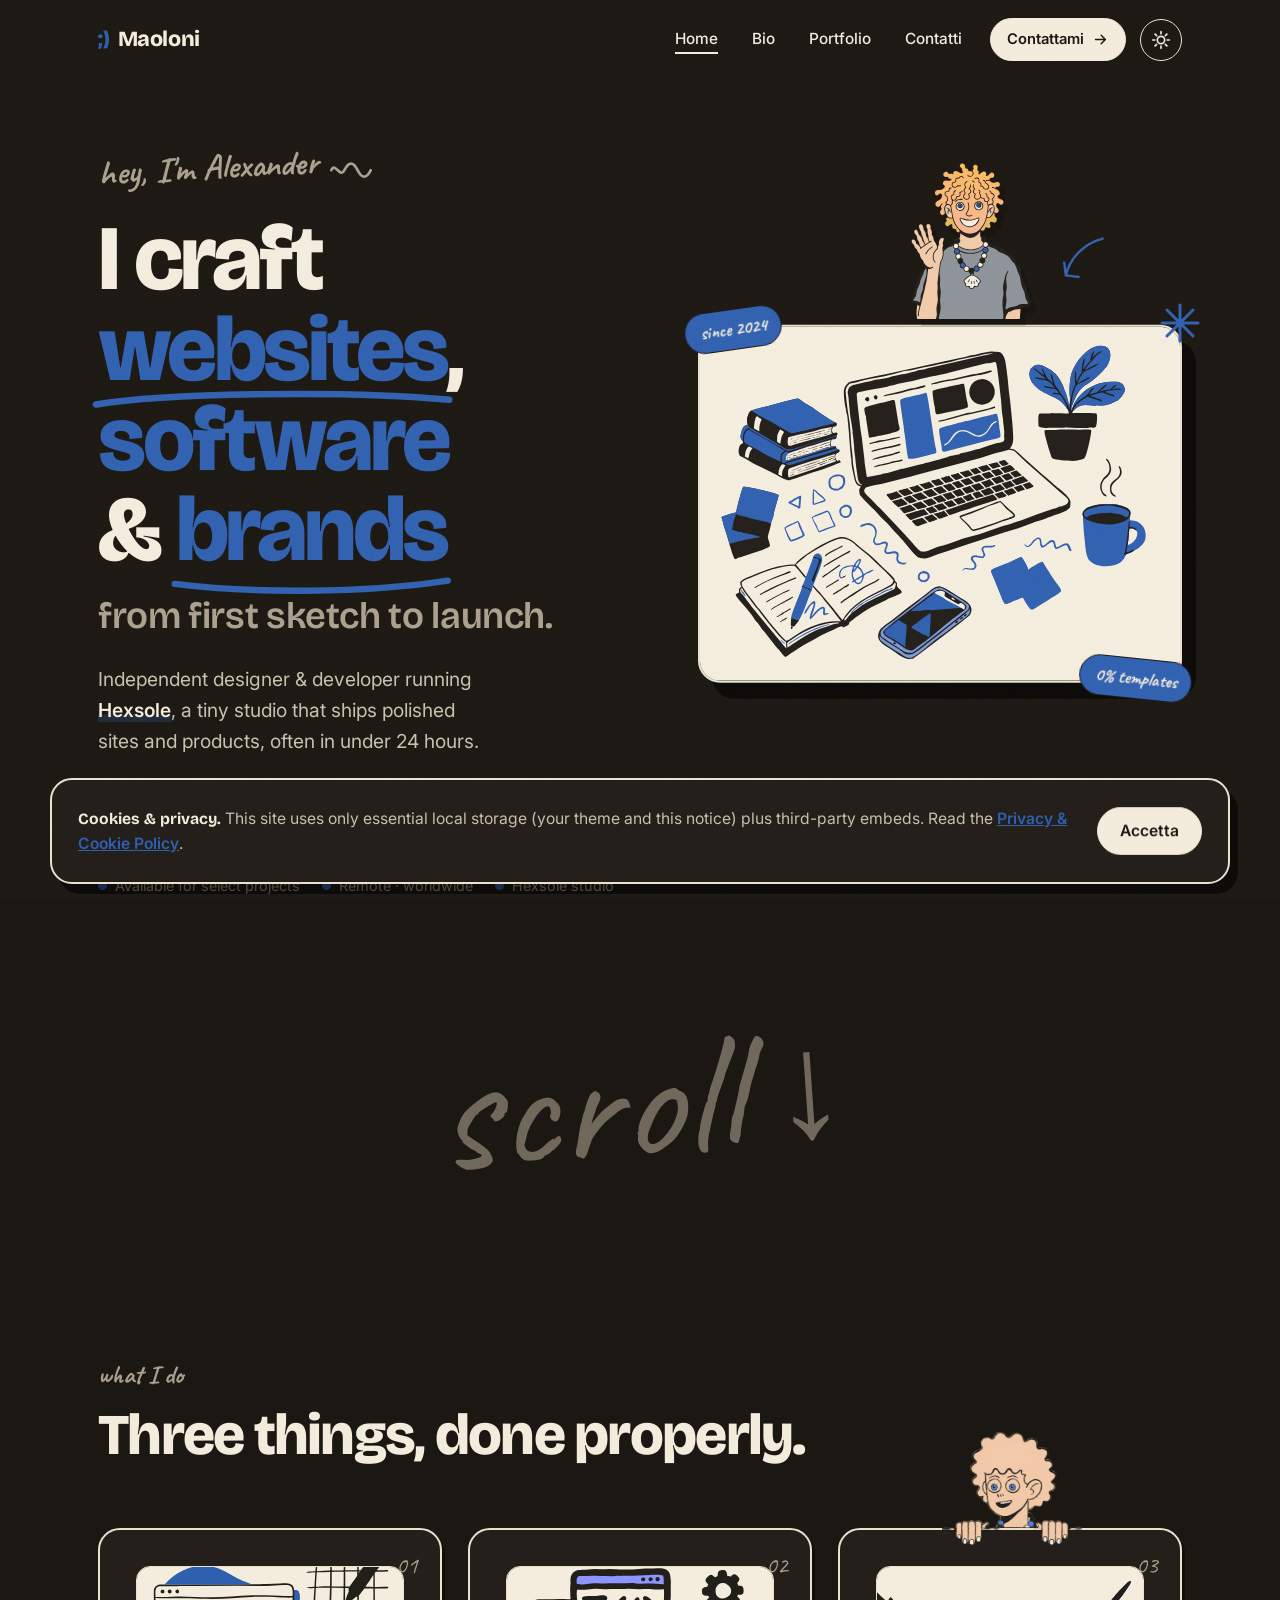
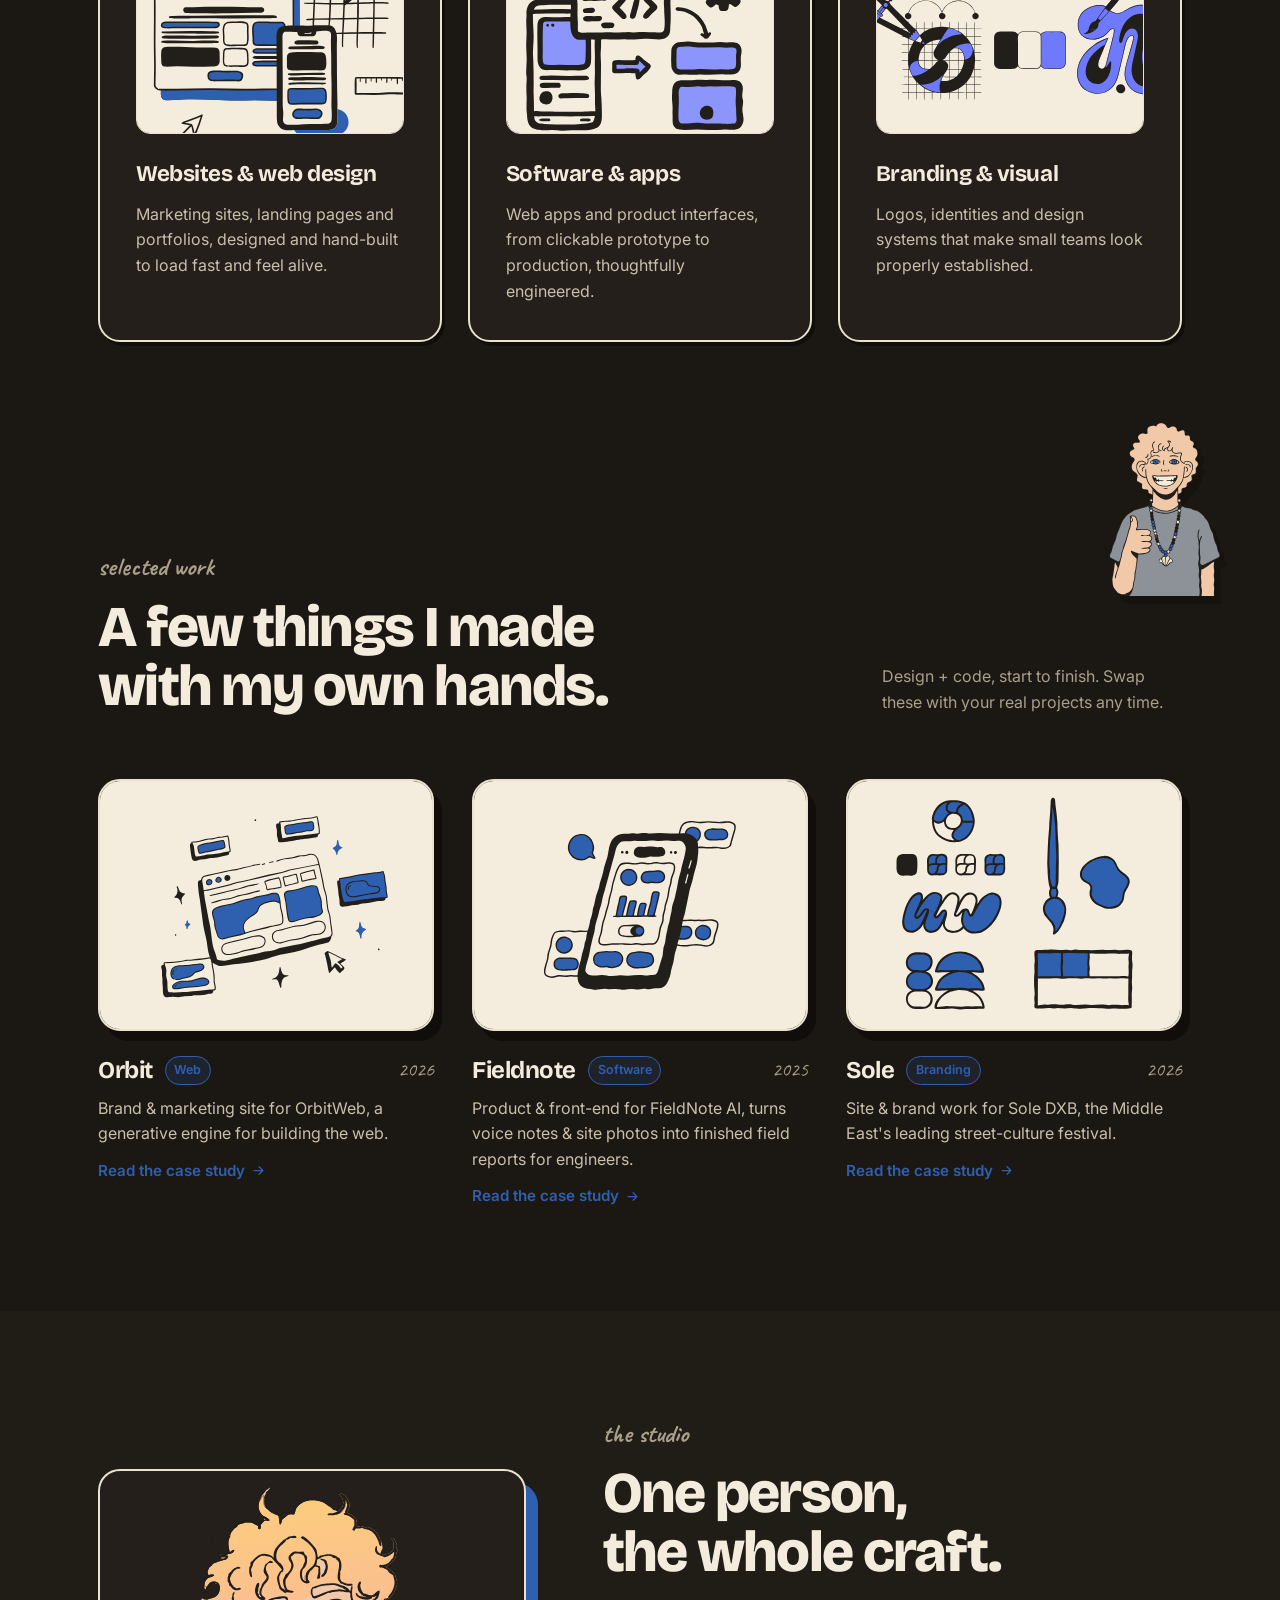
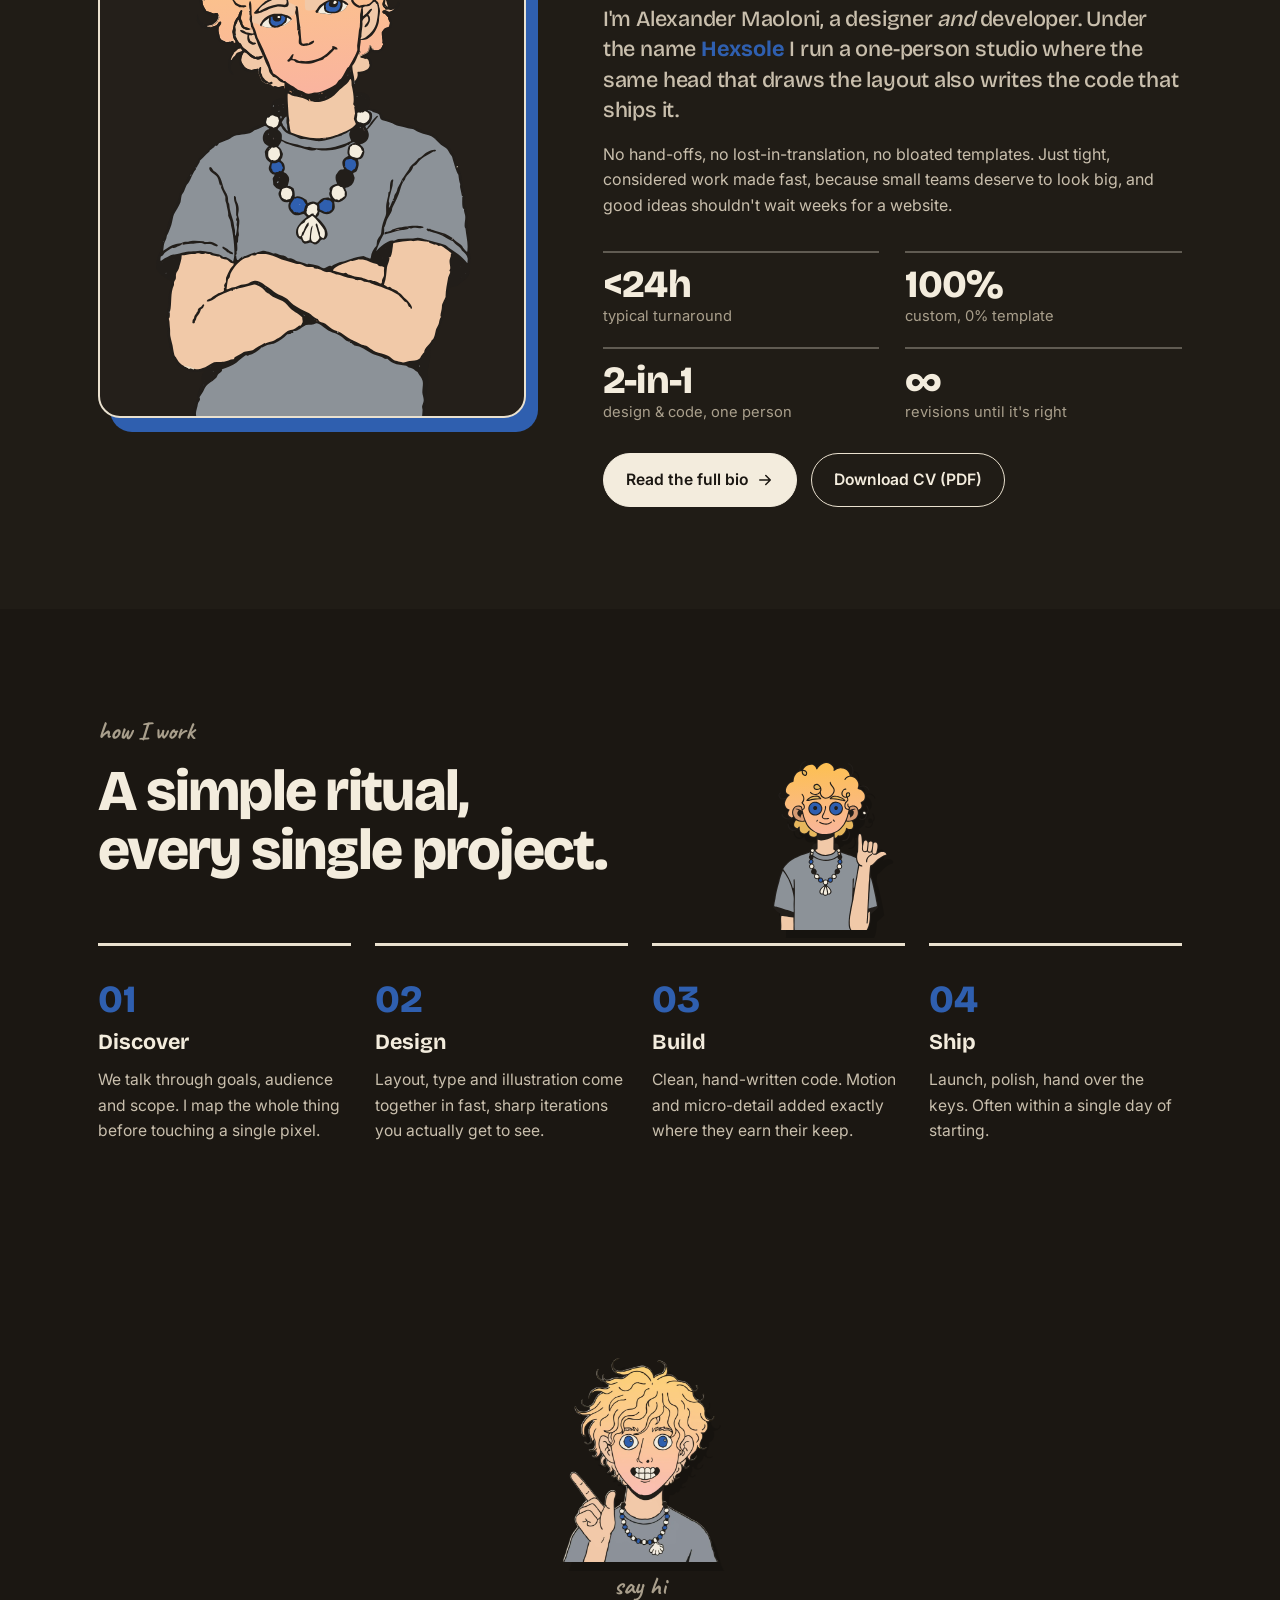
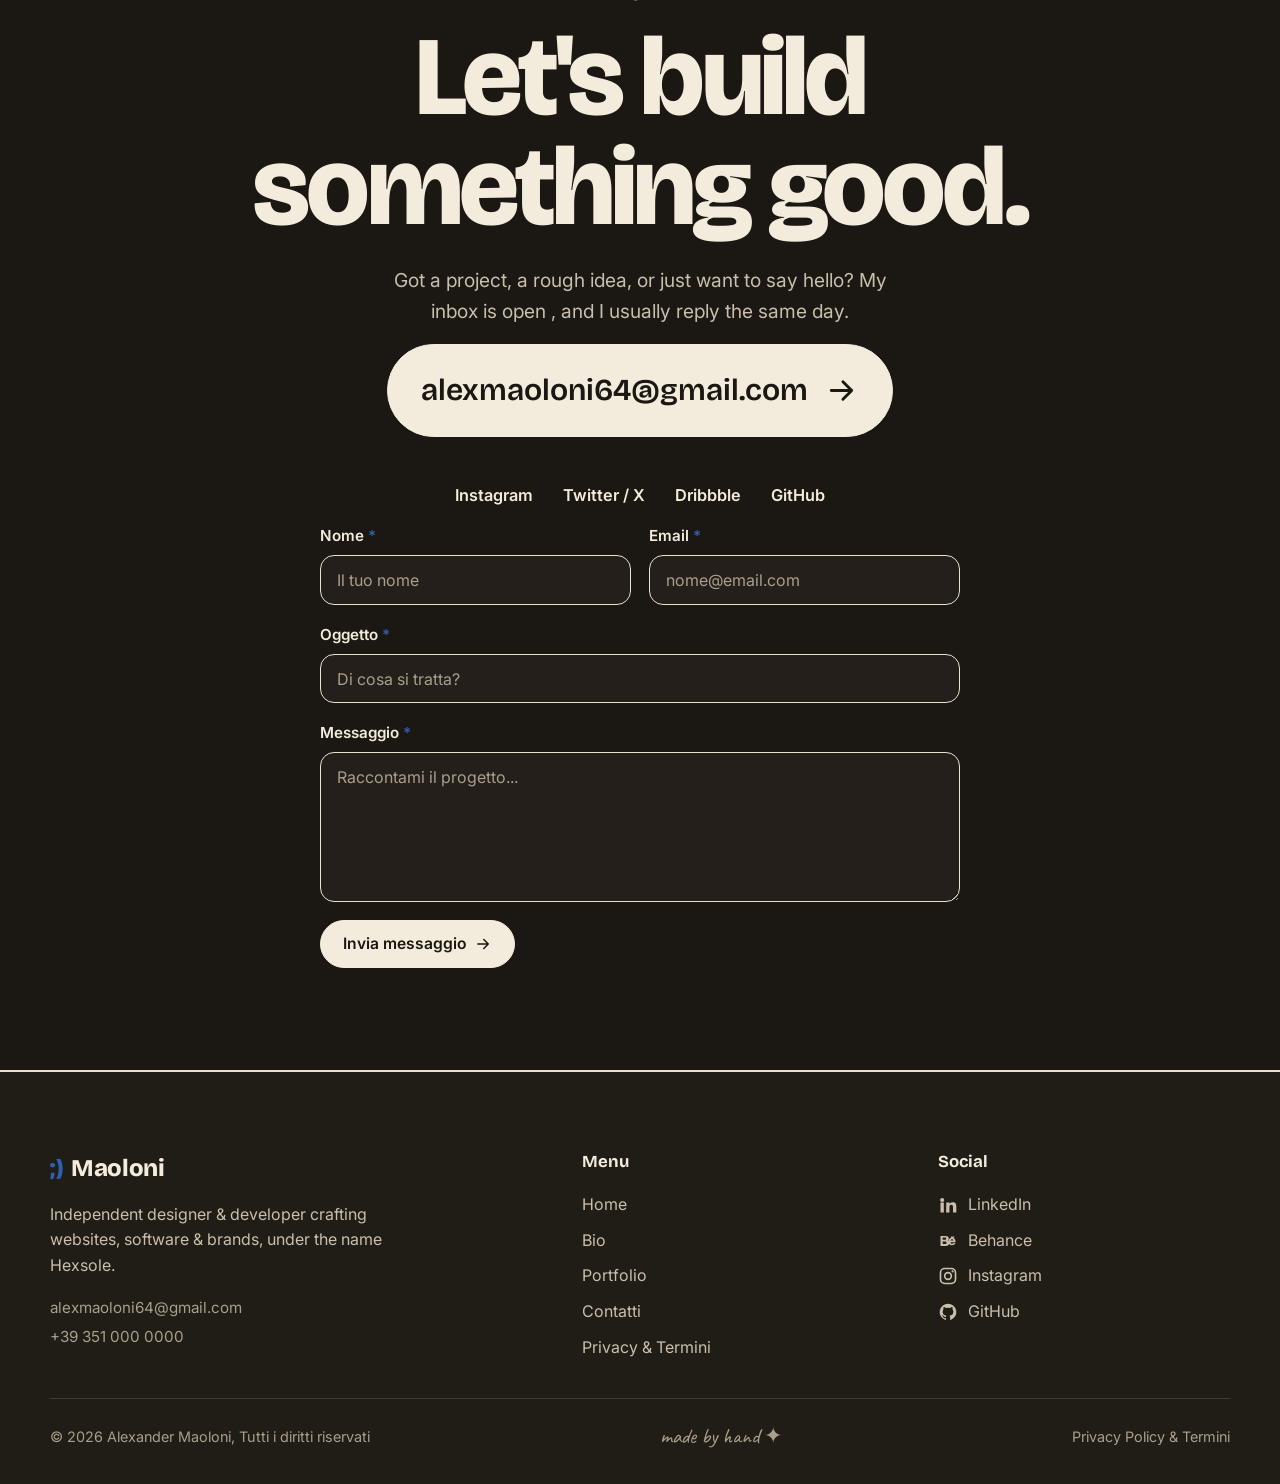
==== index.html @ 0f0a07e0 "Portfolio site: 8-page exam-compliant build Static HTML/CSS/JS portfolio (index, bio, portfolio, lav" ====
<!DOCTYPE html>
<html lang="en">
<head>
  <meta charset="UTF-8" />
  <meta name="viewport" content="width=device-width, initial-scale=1.0" />
  <title>Alexander Maoloni, designer &amp; developer · Hexsole studio</title>
  <meta name="description" content="Alexander Maoloni, independent designer &amp; developer running Hexsole, a tiny studio crafting websites, software and brands. Often shipped in under 24 hours." />
  <meta name="author" content="Alexander Maoloni" />
  <link rel="icon" type="image/png" href="assets/favicon.png" />
  <meta name="theme-color" content="#1B1712" />
  <!-- set theme before paint (external file, no inline script) -->
  <script src="theme-init.js"></script>

  <!-- Open Graph -->
  <meta property="og:title" content="Alexander Maoloni, designer &amp; developer" />
  <meta property="og:description" content="Websites, software and brands, handmade by a tiny studio called Hexsole." />
  <meta property="og:type" content="website" />
  <meta property="og:image" content="assets/hero.svg" />
  <meta property="og:url" content="https://maoloni.example/index.html" />

  <!-- Fonts -->
  <link rel="preconnect" href="https://fonts.googleapis.com" />
  <link rel="preconnect" href="https://fonts.gstatic.com" crossorigin />
  <link href="https://fonts.googleapis.com/css2?family=Bricolage+Grotesque:opsz,wght@12..96,400;12..96,500;12..96,600;12..96,700;12..96,800&family=Caveat:wght@500;600;700&family=Inter:wght@400;500;600&display=swap" rel="stylesheet" />

  <link rel="stylesheet" href="styles.css" />
  <link rel="stylesheet" href="pages.css" />
</head>
<body>
  <!-- paper grain overlay -->
  <div class="grain" aria-hidden="true"></div>

  <!-- scroll progress -->
  <div class="scrollbar" aria-hidden="true"><span id="scroll-progress"></span></div>

  <!-- ================= NAV ================= -->
  <header class="nav" id="nav">
    <div class="nav__inner">
      <a href="index.html" class="brand" aria-label="Alexander Maoloni, home">
        <span class="brand__star" aria-hidden="true">;)</span>
        <span class="brand__name">Maoloni</span>
      </a>

      <nav class="nav__links" aria-label="Primary">
        <a href="index.html" class="active"><span>Home</span></a>
        <a href="bio.html"><span>Bio</span></a>
        <a href="portfolio.html"><span>Portfolio</span></a>
        <a href="contatti.html"><span>Contatti</span></a>
      </nav>

      <a href="contatti.html" class="btn btn--ink nav__cta">
        Contattami
        <svg viewBox="0 0 24 24" class="arrow" aria-hidden="true"><path d="M5 12h14M13 6l6 6-6 6" fill="none" stroke="currentColor" stroke-width="2" stroke-linecap="round" stroke-linejoin="round"/></svg>
      </a>

      <button class="theme-toggle" id="theme-toggle" aria-label="Switch to light theme" title="Toggle light / dark">
        <svg class="i-sun" viewBox="0 0 24 24" aria-hidden="true"><circle cx="12" cy="12" r="4.4" fill="none" stroke="currentColor" stroke-width="2"/><path d="M12 2v2.6M12 19.4V22M2 12h2.6M19.4 12H22M4.9 4.9l1.9 1.9M17.2 17.2l1.9 1.9M19.1 4.9l-1.9 1.9M6.8 17.2l-1.9 1.9" stroke="currentColor" stroke-width="2" stroke-linecap="round"/></svg>
        <svg class="i-moon" viewBox="0 0 24 24" aria-hidden="true"><path d="M20 14.6A8 8 0 1 1 9.4 4a6.5 6.5 0 0 0 10.6 10.6Z" fill="none" stroke="currentColor" stroke-width="2" stroke-linejoin="round"/></svg>
      </button>

      <button class="nav__burger" id="burger" aria-label="Open menu" aria-expanded="false">
        <span></span><span></span>
      </button>
    </div>
  </header>

  <main id="top">

    <!-- ================= HERO ================= -->
    <section class="hero" id="hero">
      <div class="wrap hero__grid">
        <div class="hero__copy">
          <p class="kicker reveal" data-reveal>
            <span class="kicker__hand">hey, I'm Alexander</span>
            <svg class="kicker__wave" viewBox="0 0 40 20" aria-hidden="true"><path d="M2 12c4-8 8 8 12 0s8-8 12 0 8 8 12 0" fill="none" stroke="currentColor" stroke-width="2.4" stroke-linecap="round"/></svg>
          </p>

          <h1 class="hero__title">
            <span class="line reveal" data-reveal>I craft</span>
            <span class="line reveal" data-reveal><em class="mark mark--blue">websites<svg class="ul" viewBox="0 0 220 16" preserveAspectRatio="none" aria-hidden="true"><path d="M3 9c40-7 150-9 214-3" fill="none" stroke="currentColor" stroke-width="4" stroke-linecap="round"/></svg></em>,</span>
            <span class="line reveal" data-reveal><em class="mark mark--terra">software</em></span>
            <span class="line reveal" data-reveal>&amp; <em class="mark mark--sage">brands<svg class="ul" viewBox="0 0 180 16" preserveAspectRatio="none" aria-hidden="true"><path d="M3 8c50 6 120 6 174-2" fill="none" stroke="currentColor" stroke-width="4" stroke-linecap="round"/></svg></em></span>
            <span class="line line--muted reveal" data-reveal>from first sketch to launch.</span>
          </h1>

          <p class="hero__sub reveal" data-reveal>
            Independent designer &amp; developer running <strong>Hexsole</strong>, a tiny studio
            that ships polished sites and products, often in under 24&nbsp;hours.
          </p>

          <div class="hero__cta reveal" data-reveal>
            <a href="#work" class="btn btn--ink">
              See selected work
              <svg viewBox="0 0 24 24" class="arrow" aria-hidden="true"><path d="M12 5v14M6 13l6 6 6-6" fill="none" stroke="currentColor" stroke-width="2" stroke-linecap="round" stroke-linejoin="round"/></svg>
            </a>
            <a href="mailto:alexmaoloni64@gmail.com" class="btn btn--ghost">Let's talk</a>
          </div>

          <ul class="hero__meta reveal" data-reveal>
            <li><span class="dot dot--sage"></span> Available for select projects</li>
            <li><span class="dot dot--blue"></span> Remote · worldwide</li>
            <li><span class="dot dot--terra"></span> Hexsole studio</li>
          </ul>
        </div>

        <div class="hero__art reveal" data-reveal>
          <div class="hero__art-frame" data-parallax="0.06">
            <img src="assets/hero.svg" alt="Illustration of a cozy creative desk with a laptop, coffee, plant and design tools" width="1024" height="768" />
          </div>
          <span class="sticker sticker--tl">since 2024</span>
          <span class="sticker sticker--br">0% templates</span>
          <svg class="doodle doodle--arrow" viewBox="0 0 80 80" aria-hidden="true"><path d="M8 12c22 6 40 22 46 46M54 58l2-16M54 58l-16 2" fill="none" stroke="currentColor" stroke-width="3" stroke-linecap="round" stroke-linejoin="round"/></svg>
          <svg class="doodle doodle--star" viewBox="0 0 40 40" aria-hidden="true"><path d="M20 2v36M2 20h36M7 7l26 26M33 7L7 33" stroke="currentColor" stroke-width="3" stroke-linecap="round"/></svg>
          <img class="hero__art-guy" src="assets/guy-wave.svg" alt="Illustration of Alexander waving" />
        </div>
      </div>

    </section>

    <!-- ================= SCROLL NOTE (paper annotation, scrolls with page) ================= -->
    <section class="scroll-band" aria-hidden="true">
      <span class="scroll-band__note">scroll <span class="scroll-band__arrow">&#8595;</span></span>
    </section>

    <!-- ================= WHAT I DO ================= -->
    <section class="services section" id="services">
      <div class="wrap">
        <div class="section__head">
          <p class="eyebrow reveal" data-reveal><span class="hand">what I do</span></p>
          <h2 class="section__title reveal" data-reveal>Three things, done properly.</h2>
        </div>

        <div class="services__grid">
          <article class="service reveal" data-reveal>
            <div class="service__no">01</div>
            <div class="service__img"><img src="assets/svc-web.svg" alt="Illustration representing websites and web design" width="1024" height="768" loading="lazy" /></div>
            <h3>Websites &amp; web design</h3>
            <p>Marketing sites, landing pages and portfolios, designed and hand-built to load fast and feel alive.</p>
          </article>

          <article class="service reveal" data-reveal>
            <div class="service__no">02</div>
            <div class="service__img"><img src="assets/svc-soft.svg" alt="Illustration representing software and apps" width="1024" height="768" loading="lazy" /></div>
            <h3>Software &amp; apps</h3>
            <p>Web apps and product interfaces, from clickable prototype to production, thoughtfully engineered.</p>
          </article>

          <article class="service reveal" data-reveal>
            <div class="service__no">03</div>
            <div class="service__img"><img src="assets/svc-brand.svg" alt="Illustration representing branding and visual identity" width="1024" height="768" loading="lazy" /></div>
            <h3>Branding &amp; visual</h3>
            <p>Logos, identities and design systems that make small teams look properly established.</p>
            <img class="service__guy" src="assets/guy-peek.png" alt="" aria-hidden="true" />
          </article>
        </div>
      </div>
    </section>

    <!-- ================= SELECTED WORK ================= -->
    <section class="work section" id="work">
      <img class="peeker peeker--work" src="assets/guy-thumbs.svg" alt="" aria-hidden="true" />
      <div class="wrap">
        <div class="section__head section__head--row">
          <div>
            <p class="eyebrow reveal" data-reveal><span class="hand">selected work</span></p>
            <h2 class="section__title reveal" data-reveal>A few things I&nbsp;made<br/>with my own hands.</h2>
          </div>
          <p class="section__note reveal" data-reveal>Design + code, start to finish. Swap these with your real projects any time.</p>
        </div>

        <div class="work__list">
          <article class="project reveal" data-reveal>
            <a class="project__media" href="https://www.orbitweb.net" target="_blank" rel="noopener" aria-label="Orbit, OrbitWeb, the generative web engine">
              <img src="assets/work-web.svg" alt="Illustration of a colorful browser window and website layout" width="1024" height="768" />
              <span class="project__view">View <svg viewBox="0 0 24 24" aria-hidden="true"><path d="M7 17L17 7M9 7h8v8" fill="none" stroke="currentColor" stroke-width="2" stroke-linecap="round" stroke-linejoin="round"/></svg></span>
            </a>
            <div class="project__meta">
              <h3 class="project__name">Orbit</h3>
              <span class="project__tag tag--blue">Web</span>
              <span class="project__year">2026</span>
            </div>
            <p class="project__desc">Brand &amp; marketing site for OrbitWeb, a generative engine for building the web.</p>
            <a class="project__case" href="lavoro-1.html">Read the case study <svg viewBox="0 0 24 24" aria-hidden="true"><path d="M5 12h14M13 6l6 6-6 6" fill="none" stroke="currentColor" stroke-width="2" stroke-linecap="round" stroke-linejoin="round"/></svg></a>
          </article>

          <article class="project project--offset reveal" data-reveal>
            <a class="project__media" href="https://www.fieldsnotesai.com" target="_blank" rel="noopener" aria-label="FieldNote AI, intelligent field reporting">
              <img src="assets/work-app.svg" alt="Illustration of a smartphone showing a clean app interface" width="1024" height="768" />
              <span class="project__view">View <svg viewBox="0 0 24 24" aria-hidden="true"><path d="M7 17L17 7M9 7h8v8" fill="none" stroke="currentColor" stroke-width="2" stroke-linecap="round" stroke-linejoin="round"/></svg></span>
            </a>
            <div class="project__meta">
              <h3 class="project__name">Fieldnote</h3>
              <span class="project__tag tag--terra">Software</span>
              <span class="project__year">2025</span>
            </div>
            <p class="project__desc">Product &amp; front-end for FieldNote AI, turns voice notes &amp; site photos into finished field reports for engineers.</p>
            <a class="project__case" href="lavoro-2.html">Read the case study <svg viewBox="0 0 24 24" aria-hidden="true"><path d="M5 12h14M13 6l6 6-6 6" fill="none" stroke="currentColor" stroke-width="2" stroke-linecap="round" stroke-linejoin="round"/></svg></a>
          </article>

          <article class="project reveal" data-reveal>
            <a class="project__media" href="https://sole.digital" target="_blank" rel="noopener" aria-label="Sole, Sole DXB culture festival">
              <img src="assets/work-brand.svg" alt="Illustration of a brand identity board with logo, swatches and tools" width="1024" height="768" />
              <span class="project__view">View <svg viewBox="0 0 24 24" aria-hidden="true"><path d="M7 17L17 7M9 7h8v8" fill="none" stroke="currentColor" stroke-width="2" stroke-linecap="round" stroke-linejoin="round"/></svg></span>
            </a>
            <div class="project__meta">
              <h3 class="project__name">Sole</h3>
              <span class="project__tag tag--sage">Branding</span>
              <span class="project__year">2026</span>
            </div>
            <p class="project__desc">Site &amp; brand work for Sole DXB, the Middle East's leading street-culture festival.</p>
            <a class="project__case" href="lavoro-3.html">Read the case study <svg viewBox="0 0 24 24" aria-hidden="true"><path d="M5 12h14M13 6l6 6-6 6" fill="none" stroke="currentColor" stroke-width="2" stroke-linecap="round" stroke-linejoin="round"/></svg></a>
          </article>
        </div>
      </div>
    </section>

    <!-- ================= STUDIO / ABOUT ================= -->
    <section class="about section" id="studio">
      <div class="wrap about__grid">
        <div class="about__art reveal" data-reveal>
          <div class="about__art-frame" data-parallax="0.05">
            <img src="assets/guy-arms.svg" alt="Flat illustrated portrait of Alexander Maoloni" width="819" height="1024" />
          </div>
        </div>

        <div class="about__copy">
          <p class="eyebrow reveal" data-reveal><span class="hand">the studio</span></p>
          <h2 class="section__title reveal" data-reveal>One person,<br/>the whole craft.</h2>
          <p class="about__lead reveal" data-reveal>
            I'm Alexander Maoloni, a designer <em>and</em> developer. Under the name
            <strong>Hexsole</strong> I run a one-person studio where the same head that
            draws the layout also writes the code that ships it.
          </p>
          <p class="reveal" data-reveal>
            No hand-offs, no lost-in-translation, no bloated templates. Just tight,
            considered work made fast, because small teams deserve to look big, and
            good ideas shouldn't wait weeks for a website.
          </p>
          <ul class="facts reveal" data-reveal>
            <li><strong>&lt;24h</strong><span>typical turnaround</span></li>
            <li><strong>100%</strong><span>custom, 0% template</span></li>
            <li><strong>2-in-1</strong><span>design &amp; code, one person</span></li>
            <li><strong>∞</strong><span>revisions until it's right</span></li>
          </ul>
          <div class="hero__cta reveal mt-lg" data-reveal>
            <a href="bio.html" class="btn btn--ink">
              Read the full bio
              <svg viewBox="0 0 24 24" class="arrow" aria-hidden="true"><path d="M5 12h14M13 6l6 6-6 6" fill="none" stroke="currentColor" stroke-width="2" stroke-linecap="round" stroke-linejoin="round"/></svg>
            </a>
            <a href="cv.pdf" download class="btn btn--ghost">Download CV (PDF)</a>
          </div>
        </div>
      </div>
    </section>

    <!-- ================= PROCESS ================= -->
    <section class="process section" id="process">
      <img class="peeker peeker--process" src="assets/guy-shaka.svg" alt="" aria-hidden="true" />
      <div class="wrap">
        <div class="section__head">
          <p class="eyebrow reveal" data-reveal><span class="hand">how I work</span></p>
          <h2 class="section__title reveal" data-reveal>A simple ritual,<br/>every single project.</h2>
        </div>

        <ol class="steps">
          <li class="step reveal" data-reveal>
            <span class="step__no">01</span>
            <h3>Discover</h3>
            <p>We talk through goals, audience and scope. I map the whole thing before touching a single pixel.</p>
          </li>
          <li class="step reveal" data-reveal>
            <span class="step__no">02</span>
            <h3>Design</h3>
            <p>Layout, type and illustration come together in fast, sharp iterations you actually get to see.</p>
          </li>
          <li class="step reveal" data-reveal>
            <span class="step__no">03</span>
            <h3>Build</h3>
            <p>Clean, hand-written code. Motion and micro-detail added exactly where they earn their keep.</p>
          </li>
          <li class="step reveal" data-reveal>
            <span class="step__no">04</span>
            <h3>Ship</h3>
            <p>Launch, polish, hand over the keys. Often within a single day of starting.</p>
          </li>
        </ol>
      </div>
    </section>

    <!-- ================= CONTACT ================= -->
    <section class="contact section" id="contact">
      <div class="wrap contact__inner">
        <img class="contact__avatar reveal" data-reveal src="assets/guy-point.png" alt="Flat illustration of Alexander pointing" width="220" height="275" />
        <p class="eyebrow eyebrow--center reveal" data-reveal><span class="hand">say hi</span></p>
        <h2 class="contact__title reveal" data-reveal>Let's build<br/>something good.</h2>
        <p class="contact__sub reveal" data-reveal>
          Got a project, a rough idea, or just want to say hello? My inbox is open ,
          and I usually reply the same day.
        </p>
        <a href="mailto:alexmaoloni64@gmail.com" class="btn btn--big reveal" data-reveal>
          alexmaoloni64@gmail.com
          <svg viewBox="0 0 24 24" class="arrow" aria-hidden="true"><path d="M5 12h14M13 6l6 6-6 6" fill="none" stroke="currentColor" stroke-width="2" stroke-linecap="round" stroke-linejoin="round"/></svg>
        </a>

        <ul class="socials reveal" data-reveal>
          <li><a href="https://www.instagram.com/" target="_blank" rel="noopener">Instagram</a></li>
          <li><a href="https://x.com/" target="_blank" rel="noopener">Twitter / X</a></li>
          <li><a href="https://dribbble.com/" target="_blank" rel="noopener">Dribbble</a></li>
          <li><a href="https://github.com/" target="_blank" rel="noopener">GitHub</a></li>
        </ul>

        <!-- quick contact form -->
        <form class="form reveal" data-reveal data-contact-form novalidate>
          <div class="form__row">
            <div class="form__field">
              <label for="h-nome">Nome <span class="req" aria-hidden="true">*</span></label>
              <input type="text" id="h-nome" name="nome" autocomplete="name" required placeholder="Il tuo nome" />
            </div>
            <div class="form__field">
              <label for="h-email">Email <span class="req" aria-hidden="true">*</span></label>
              <input type="email" id="h-email" name="email" autocomplete="email" required placeholder="nome@email.com" />
            </div>
          </div>
          <div class="form__field">
            <label for="h-oggetto">Oggetto <span class="req" aria-hidden="true">*</span></label>
            <input type="text" id="h-oggetto" name="oggetto" required placeholder="Di cosa si tratta?" />
          </div>
          <div class="form__field">
            <label for="h-messaggio">Messaggio <span class="req" aria-hidden="true">*</span></label>
            <textarea id="h-messaggio" name="messaggio" required placeholder="Raccontami il progetto..."></textarea>
          </div>
          <button type="submit" class="btn btn--ink">
            Invia messaggio
            <svg viewBox="0 0 24 24" class="arrow" aria-hidden="true"><path d="M5 12h14M13 6l6 6-6 6" fill="none" stroke="currentColor" stroke-width="2" stroke-linecap="round" stroke-linejoin="round"/></svg>
          </button>
          <p class="form__success" hidden>Grazie! Il tuo messaggio è stato inviato, ti rispondo il prima possibile. ✦</p>
        </form>
      </div>
    </section>
  </main>

  <!-- ================= FOOTER (shared) ================= -->
  <footer class="site-footer">
    <div class="wrap site-footer__grid">
      <div class="site-footer__brand">
        <span class="brand"><span class="brand__star" aria-hidden="true">;)</span> Maoloni</span>
        <p class="site-footer__tag">Independent designer &amp; developer crafting websites, software &amp; brands, under the name Hexsole.</p>
        <p class="site-footer__contact"><a href="mailto:alexmaoloni64@gmail.com">alexmaoloni64@gmail.com</a><br/><a href="tel:+393510000000">+39 351 000 0000</a></p>
      </div>
      <div>
        <h4>Menu</h4>
        <nav class="site-footer__nav" aria-label="Footer navigation">
          <a href="index.html">Home</a>
          <a href="bio.html">Bio</a>
          <a href="portfolio.html">Portfolio</a>
          <a href="contatti.html">Contatti</a>
          <a href="privacy.html">Privacy &amp; Termini</a>
        </nav>
      </div>
      <div>
        <h4>Social</h4>
        <div class="site-footer__social">
          <a href="https://www.linkedin.com/" target="_blank" rel="noopener"><svg viewBox="0 0 24 24" aria-hidden="true"><path d="M4.98 3.5A2.5 2.5 0 1 0 5 8.5a2.5 2.5 0 0 0 0-5ZM3 9h4v12H3zM10 9h3.8v1.7h.05c.53-1 1.83-2.05 3.77-2.05C21.4 8.65 22 11 22 14.1V21h-4v-6.1c0-1.45-.03-3.3-2-3.3-2 0-2.3 1.57-2.3 3.2V21h-4z" fill="currentColor"/></svg> LinkedIn</a>
          <a href="https://www.behance.net/" target="_blank" rel="noopener"><svg viewBox="0 0 24 24" aria-hidden="true"><path d="M9 6H3v12h6.3c2.4 0 4.2-1.2 4.2-3.5 0-1.6-.9-2.6-2.2-3 .9-.4 1.6-1.3 1.6-2.6C12.9 6.9 11.2 6 9 6Zm-.4 9.7H5.6v-3h3c1 0 1.7.5 1.7 1.5s-.7 1.5-1.7 1.5Zm-.2-5.1H5.6V7.9h2.7c.9 0 1.5.4 1.5 1.3s-.6 1.4-1.4 1.4ZM21 12.6c0-2.6-1.5-4.6-4.2-4.6-2.6 0-4.4 2-4.4 4.6 0 2.7 1.7 4.5 4.5 4.5 2.1 0 3.6-1 4-2.6h-2.1c-.3.6-.9.9-1.8.9-1.1 0-1.9-.7-2-1.9H21zM15 11.5c.2-1 .9-1.7 1.9-1.7s1.6.7 1.7 1.7zM15.5 6.5h4V8h-4z" fill="currentColor"/></svg> Behance</a>
          <a href="https://www.instagram.com/" target="_blank" rel="noopener"><svg viewBox="0 0 24 24" aria-hidden="true"><rect x="3" y="3" width="18" height="18" rx="5" fill="none" stroke="currentColor" stroke-width="2"/><circle cx="12" cy="12" r="4" fill="none" stroke="currentColor" stroke-width="2"/><circle cx="17.5" cy="6.5" r="1.3" fill="currentColor"/></svg> Instagram</a>
          <a href="https://github.com/" target="_blank" rel="noopener"><svg viewBox="0 0 24 24" aria-hidden="true"><path d="M12 2a10 10 0 0 0-3.16 19.49c.5.09.68-.22.68-.48v-1.7c-2.78.6-3.37-1.34-3.37-1.34-.45-1.16-1.1-1.47-1.1-1.47-.9-.62.07-.6.07-.6 1 .07 1.53 1.03 1.53 1.03.9 1.53 2.34 1.09 2.91.83.09-.65.35-1.09.63-1.34-2.22-.25-4.55-1.11-4.55-4.94 0-1.09.39-1.98 1.03-2.68-.1-.25-.45-1.27.1-2.65 0 0 .84-.27 2.75 1.02a9.5 9.5 0 0 1 5 0c1.91-1.29 2.75-1.02 2.75-1.02.55 1.38.2 2.4.1 2.65.64.7 1.03 1.59 1.03 2.68 0 3.84-2.34 4.68-4.57 4.93.36.31.68.92.68 1.85v2.74c0 .27.18.58.69.48A10 10 0 0 0 12 2Z" fill="currentColor"/></svg> GitHub</a>
        </div>
      </div>
    </div>
    <div class="wrap site-footer__bottom">
      <span>© 2026 Alexander Maoloni, Tutti i diritti riservati</span>
      <span class="site-footer__hand">made by hand ✦</span>
      <a href="privacy.html">Privacy Policy &amp; Termini</a>
    </div>
  </footer>

  <!-- cookie banner, first visit, home only, saved in localStorage -->
  <div class="cookie" id="cookie-banner" role="dialog" aria-live="polite" aria-label="Cookie notice">
    <div class="cookie__inner">
      <p class="cookie__text"><strong>Cookies &amp; privacy.</strong> This site uses only essential local storage (your theme and this notice) plus third-party embeds. Read the <a href="privacy.html">Privacy &amp; Cookie Policy</a>.</p>
      <div class="cookie__actions">
        <button class="btn btn--ink" id="accept-cookies" type="button">Accetta</button>
      </div>
    </div>
  </div>

  <script src="script.js"></script>
  <script src="features.js"></script>
</body>
</html>
---- styles.css ----
/* =========================================================
   Alexander Maoloni — portfolio
   Handmade editorial aesthetic (inspired by daily-rituals)
   Dark theme by default · light theme via toggle
   Fluid hover motion everywhere (shadows ease in, no snap)
   ========================================================= */

:root{
  /* ---- fixed brand accents (same in both themes) ---- */
  --blue:#2F5FAF;
  --terra:#2F5FAF;
  --ochre:#2F5FAF;
  --sage:#2F5FAF;

  /* ---- type / layout ---- */
  --serif:"Bricolage Grotesque",system-ui,sans-serif;
  --sans:"Inter",system-ui,sans-serif;
  --hand:"Caveat",cursive;
  --wrap:1180px;
  --radius:22px;
  --ease:cubic-bezier(.22,.68,.14,1);

  /* ---- motion timings (fluid) ---- */
  --t-fast:.45s;   /* small color/opacity shifts */
  --t:.65s;        /* general hover transforms  */
  --t-slow:.9s;    /* hard-shadow reveals, big lifts */
  --t-img:1s;      /* image zooms */

  /* =========================================================
     DARK THEME  (default)
     ========================================================= */
  --bg:#1B1712;
  --surface:#241F1A;
  --surface-alt:#201C16;
  --text:#F3ECDD;
  --text-body:#C9BFAD;
  --text-soft:#A99F8C;
  --border:rgba(243,236,221,.15);
  --border-strong:rgba(243,236,221,.30);
  --outline:#EAE1CF;
  --shadow:rgba(0,0,0,.55);
  --shadow-soft:rgba(0,0,0,.42);
  --btn-bg:#F3ECDD;
  --btn-text:#1B1712;
  --marquee-bg:#EAE1CF;
  --marquee-text:#1B1712;
  --nav-bg:rgba(27,23,18,.80);
  --grain-blend:soft-light;
  --grain-opacity:.5;
}

[data-theme="light"]{
  --bg:#F4EDDE;
  --surface:#EFE5D0;
  --surface-alt:#EFE5D0;
  --text:#221E1A;
  --text-body:#433D34;
  --text-soft:#6A6155;
  --border:rgba(34,30,26,.16);
  --border-strong:rgba(34,30,26,.30);
  --outline:#221E1A;
  --shadow:rgba(34,30,26,.9);
  --shadow-soft:rgba(34,30,26,.16);
  --btn-bg:#221E1A;
  --btn-text:#F4EDDE;
  --marquee-bg:#221E1A;
  --marquee-text:#F4EDDE;
  --nav-bg:rgba(244,237,222,.82);
  --grain-blend:multiply;
  --grain-opacity:.42;
}

/* ---------- reset ---------- */
*{box-sizing:border-box;margin:0;padding:0}
html{scroll-behavior:smooth;-webkit-text-size-adjust:100%}
body{
  font-family:var(--sans);
  background:var(--bg);
  color:var(--text);
  line-height:1.6;
  font-size:clamp(16px,1.05vw,18px);
  overflow-x:hidden;
  -webkit-font-smoothing:antialiased;
  transition:background-color var(--t) var(--ease),color var(--t) var(--ease);
}
img{display:block;max-width:100%;height:auto}
a{color:inherit;text-decoration:none}
ul,ol{list-style:none}
::selection{background:var(--ochre);color:#221E1A}

.wrap{width:100%;max-width:var(--wrap);margin:0 auto;padding:0 clamp(20px,5vw,48px)}
.section{padding:clamp(56px,8vw,108px) 0}

/* smooth crossfade only during a theme switch */
html.theming,html.theming *{
  transition:background-color var(--t) var(--ease),color var(--t) var(--ease),
             border-color var(--t) var(--ease),box-shadow var(--t) var(--ease),fill var(--t) var(--ease)!important;
}

/* ---------- paper grain ---------- */
.grain{
  position:fixed;inset:0;z-index:8;pointer-events:none;
  opacity:var(--grain-opacity);mix-blend-mode:var(--grain-blend);
  transition:opacity var(--t) var(--ease);
  background-image:url("data:image/svg+xml,%3Csvg xmlns='http://www.w3.org/2000/svg' width='140' height='140'%3E%3Cfilter id='n'%3E%3CfeTurbulence type='fractalNoise' baseFrequency='0.85' numOctaves='2' stitchTiles='stitch'/%3E%3C/filter%3E%3Crect width='100%25' height='100%25' filter='url(%23n)' opacity='0.5'/%3E%3C/svg%3E");
}

/* ---------- scroll progress ---------- */
.scrollbar{position:fixed;top:0;left:0;right:0;height:3px;z-index:80;background:transparent}
.scrollbar span{display:block;height:100%;width:0;background:var(--terra);transition:width .12s linear}

/* =========================================================
   BUTTONS  (base transparent shadow → fluid reveal)
   ========================================================= */
.btn{
  display:inline-flex;align-items:center;gap:.5em;
  font-family:var(--sans);font-weight:600;font-size:.98rem;
  padding:.85em 1.4em;border-radius:999px;
  border:1.5px solid var(--outline);
  background:transparent;color:var(--text);
  box-shadow:0 0 0 0 transparent;
  will-change:transform;cursor:pointer;
  transition:transform var(--t) var(--ease),background var(--t) var(--ease),
             color var(--t) var(--ease),box-shadow var(--t-slow) var(--ease),border-color var(--t) var(--ease);
}
.btn .arrow{width:1.15em;height:1.15em;transition:transform var(--t) var(--ease)}
.btn--ink{background:var(--btn-bg);color:var(--btn-text);border-color:var(--btn-bg)}
.btn--ink:hover{transform:translateY(-3px);box-shadow:7px 9px 0 var(--terra)}
.btn--ink:hover .arrow{transform:translate(4px,0)}
.btn--ghost:hover{background:var(--text);color:var(--bg);border-color:var(--text);transform:translateY(-3px);box-shadow:7px 9px 0 var(--blue)}
.btn--big{
  background:var(--btn-bg);color:var(--btn-text);border-color:var(--btn-bg);
  font-family:var(--serif);font-weight:600;
  font-size:clamp(1.1rem,3vw,1.9rem);
  padding:.7em 1.1em;border-radius:999px;margin-top:8px;
}
.btn--big:hover{transform:translateY(-4px) rotate(-1deg);box-shadow:10px 12px 0 var(--ochre)}
.btn--big:hover .arrow{transform:translate(5px,0)}

/* =========================================================
   NAV
   ========================================================= */
.nav{position:fixed;top:0;left:0;right:0;z-index:70;transition:padding .4s var(--ease)}
.nav__inner{
  max-width:var(--wrap);margin:0 auto;
  padding:18px clamp(20px,5vw,48px);
  display:flex;align-items:center;gap:14px;
  transition:all .5s var(--ease);
}
.nav--scrolled .nav__inner{
  margin-top:10px;padding:10px 12px 10px 22px;
  background:var(--nav-bg);backdrop-filter:blur(12px) saturate(1.2);
  border:1px solid var(--border);border-radius:999px;
  box-shadow:0 10px 30px rgba(0,0,0,.18);
  max-width:calc(var(--wrap) - 40px);
}
.brand{display:flex;align-items:center;gap:.4em;font-family:var(--serif);font-weight:800;font-size:1.35rem;letter-spacing:-.02em;margin-right:auto;transition:transform var(--t) var(--ease)}
.brand:hover{transform:translateY(-2px)}
.brand__star{color:var(--terra);display:inline-block;font-weight:800}
.nav__links{display:flex;gap:6px}
.nav__links a{position:relative;padding:8px 14px;border-radius:999px;font-weight:500;font-size:.96rem;transition:background var(--t) var(--ease),color var(--t) var(--ease)}
.nav__links a span{position:relative}
.nav__links a::after{content:"";position:absolute;left:14px;right:14px;bottom:6px;height:2px;background:var(--text);transform:scaleX(0);transform-origin:left;transition:transform var(--t) var(--ease)}
.nav__links a:hover::after,.nav__links a.active::after{transform:scaleX(1)}
.nav__cta{padding:.6em 1.1em;font-size:.92rem}

/* theme toggle */
.theme-toggle{
  width:42px;height:42px;flex:0 0 auto;display:inline-flex;align-items:center;justify-content:center;
  border:1.5px solid var(--outline);border-radius:999px;background:transparent;color:var(--text);
  cursor:pointer;box-shadow:0 0 0 0 transparent;
  transition:transform var(--t) var(--ease),background var(--t) var(--ease),color var(--t) var(--ease),box-shadow var(--t-slow) var(--ease),border-color var(--t) var(--ease);
}
.theme-toggle:hover{transform:translateY(-3px) rotate(-14deg);background:var(--text);color:var(--bg);box-shadow:5px 6px 0 var(--sage)}
.theme-toggle svg{width:20px;height:20px;transition:transform var(--t) var(--ease)}
.theme-toggle:hover svg{transform:rotate(14deg)}
.theme-toggle .i-moon{display:none}
[data-theme="light"] .theme-toggle .i-moon{display:block}
[data-theme="light"] .theme-toggle .i-sun{display:none}

.nav__burger{display:none;flex-direction:column;gap:6px;background:none;border:0;padding:8px;cursor:pointer}
.nav__burger span{width:26px;height:2.5px;background:var(--text);border-radius:2px;transition:transform var(--t) var(--ease),opacity var(--t-fast) var(--ease)}
.nav--open .nav__burger span:first-child{transform:translateY(8.5px) rotate(45deg)}
.nav--open .nav__burger span:last-child{transform:translateY(-8px) rotate(-45deg)}

/* =========================================================
   HERO
   ========================================================= */
.hero{position:relative;padding:clamp(92px,12vw,140px) 0 clamp(24px,4vw,48px)}
.hero__grid{display:grid;grid-template-columns:1.05fr .95fr;gap:clamp(30px,5vw,72px);align-items:center}

.kicker{display:inline-flex;align-items:center;gap:10px;margin-bottom:18px}
.kicker__hand{font-family:var(--hand);font-size:clamp(1.5rem,3.5vw,2.2rem);color:var(--text-soft);font-weight:700;transform:rotate(-3deg)}
.kicker__wave{width:44px;height:22px;color:var(--text-soft)}
.kicker__avatar{width:56px;height:56px;border-radius:50%;object-fit:cover;object-position:center;border:2px solid var(--outline);background:var(--surface);box-shadow:3px 4px 0 var(--shadow-soft);flex:0 0 auto}

.hero__title{font-family:var(--serif);font-weight:800;line-height:.98;letter-spacing:-.035em;font-size:clamp(2.7rem,7.2vw,6.1rem)}
.hero__title .line{display:block}
.hero__title .line--muted{color:var(--text-soft);font-weight:600;font-size:.4em;letter-spacing:-.01em;margin-top:.5em;line-height:1.2}
.mark{font-style:normal;position:relative;white-space:nowrap}
.mark--blue{color:var(--blue)}
.mark--terra{color:var(--terra)}
.mark--sage{color:var(--sage)}
.mark .ul{position:absolute;left:-2%;right:-2%;bottom:-.12em;width:104%;height:.28em;color:currentColor}
.mark .ul path{stroke-dasharray:300;stroke-dashoffset:300}
.is-in .mark .ul path,.line.is-in .ul path{transition:stroke-dashoffset 1.1s .35s var(--ease);stroke-dashoffset:0}

.hero__sub{font-size:clamp(1.05rem,1.5vw,1.28rem);max-width:33ch;margin:26px 0 30px;color:var(--text-body)}
.hero__sub strong{color:var(--text);font-weight:600;box-shadow:inset 0 -.4em 0 rgba(47,95,175,.24)}
.hero__cta{display:flex;flex-wrap:wrap;gap:14px}
.hero__meta{display:flex;flex-wrap:wrap;gap:8px 22px;margin-top:34px;font-size:.9rem;color:var(--text-soft)}
.hero__meta li{display:flex;align-items:center;gap:8px}
.dot{width:9px;height:9px;border-radius:50%;display:inline-block}
.dot--sage{background:var(--sage)}.dot--blue{background:var(--blue)}.dot--terra{background:var(--terra)}

/* hero art */
.hero__art{position:relative;margin-top:-30px}
.hero__art-guy{position:absolute;bottom:100%;left:42%;width:clamp(108px,11vw,140px);margin-bottom:6px;z-index:4;pointer-events:none;filter:drop-shadow(5px 7px 0 rgba(0,0,0,.16));animation:floaty 6s ease-in-out infinite}
.hero__art-frame{
  border:2px solid var(--outline);border-radius:var(--radius);overflow:hidden;
  background:var(--surface);
  box-shadow:14px 16px 0 var(--shadow);
  transform:rotate(1.4deg);
  transition:transform var(--t-slow) var(--ease),box-shadow var(--t-slow) var(--ease);
}
.hero__art:hover .hero__art-frame{transform:rotate(0deg) translateY(-6px);box-shadow:20px 22px 0 var(--shadow)}
.hero__art-frame img{width:100%}
.sticker{
  position:absolute;font-family:var(--hand);font-weight:700;font-size:1.15rem;
  color:#221E1A;padding:.25em .8em;border-radius:999px;
  border:1.5px solid #221E1A;z-index:3;transition:transform var(--t) var(--ease)}
.sticker--tl{top:-16px;left:-14px;transform:rotate(-8deg);background:var(--sage);color:#F4EDDE;border-color:#1B1712}
.sticker--br{bottom:-16px;right:-10px;transform:rotate(6deg);background:var(--terra);color:#F4EDDE;border-color:#1B1712}
.hero__art:hover .sticker--tl{transform:rotate(-4deg) scale(1.06)}
.hero__art:hover .sticker--br{transform:rotate(3deg) scale(1.06)}
.doodle{position:absolute;color:var(--text);pointer-events:none}
.doodle--arrow{width:64px;height:64px;top:-96px;right:15%;color:var(--blue);transform:scaleX(-1)}
.doodle--star{width:40px;height:40px;top:-22px;right:-18px;color:var(--terra);animation:spin 9s linear infinite}

.scroll-hint{position:absolute;left:clamp(20px,5vw,48px);bottom:20px;display:flex;align-items:center;gap:7px;font-family:var(--hand);font-size:1.4rem;color:var(--text-soft);transform:rotate(-6deg);opacity:.7;z-index:-1;pointer-events:none;transition:color var(--t) var(--ease),opacity var(--t) var(--ease)}
.scroll-hint:hover{color:var(--text);opacity:1}
.scroll-hint svg{width:18px;height:18px}

/* =========================================================
   MARQUEE
   ========================================================= */
.marquee{border-top:2px solid var(--outline);border-bottom:2px solid var(--outline);background:var(--marquee-bg);color:var(--marquee-text);overflow:hidden;padding:16px 0}
.marquee__track{display:flex;align-items:center;gap:26px;white-space:nowrap;width:max-content;animation:marquee 34s linear infinite;font-family:var(--serif);font-weight:700;font-size:clamp(1.4rem,3vw,2.3rem);text-transform:lowercase}
.marquee__track .sep{color:var(--terra)}
.marquee:hover .marquee__track{animation-play-state:paused}

/* =========================================================
   SECTION HEADINGS
   ========================================================= */
.section__head{margin-bottom:clamp(34px,5vw,64px)}
.section__head--row{display:flex;justify-content:space-between;align-items:flex-end;gap:30px;flex-wrap:wrap}
.eyebrow{margin-bottom:10px}
.eyebrow .hand,.hand{font-family:var(--hand);font-weight:700;font-size:1.6rem;color:var(--text-soft)}
.eyebrow--center{text-align:center}
.section__title{font-family:var(--serif);font-weight:800;letter-spacing:-.03em;line-height:1.02;font-size:clamp(2rem,5vw,3.6rem)}
.section__note{max-width:30ch;color:var(--text-soft);font-size:1rem}

/* =========================================================
   SERVICES  (base transparent shadow → fluid reveal)
   ========================================================= */
.services__grid{display:grid;grid-template-columns:repeat(3,1fr);gap:clamp(16px,2vw,26px);position:relative}
.service{
  border:2px solid var(--outline);border-radius:var(--radius);
  padding:clamp(24px,3vw,36px);background:var(--surface);
  position:relative;overflow:hidden;box-shadow:3px 4px 0 var(--shadow-soft);
  transition:transform var(--t) var(--ease),box-shadow var(--t-slow) var(--ease),
             background var(--t) var(--ease),border-color var(--t) var(--ease);
}
.service:hover{transform:translateY(-8px);box-shadow:6px 7px 0 var(--outline)}
.service__no{font-family:var(--hand);font-size:1.5rem;color:var(--text-soft);position:absolute;top:16px;right:22px;transition:transform var(--t) var(--ease),color var(--t) var(--ease)}
.service:hover .service__no{transform:scale(1.15) rotate(-6deg);color:var(--terra)}
.service__icon{width:64px;height:64px;color:var(--text);margin-bottom:22px;transition:transform var(--t-slow) var(--ease)}
.service:hover .service__icon{transform:translateY(-4px) rotate(-4deg)}
.service__icon svg{width:100%;height:100%}
.service:nth-child(1) .service__icon{color:var(--blue)}
.service:nth-child(2) .service__icon{color:var(--terra)}
.service:nth-child(3) .service__icon{color:var(--sage)}
.service h3{font-family:var(--serif);font-weight:700;font-size:1.4rem;letter-spacing:-.02em;margin-bottom:10px}
.service p{color:var(--text-body);font-size:1rem}
.service:has(.service__guy){overflow:visible}
.service__guy{position:absolute;bottom:100%;left:calc(50% - 68px);width:clamp(116px,13vw,140px);margin-bottom:-26px;pointer-events:none;z-index:3;animation:floaty 6s ease-in-out infinite}

/* =========================================================
   WORK  (base real shadow → grows fluidly)
   ========================================================= */
.work__list{display:grid;grid-template-columns:repeat(3,1fr);gap:clamp(24px,3vw,44px)}
.project{display:flex;flex-direction:column}
.project--offset{transform:translateY(38px)}
.project__media{
  position:relative;display:block;border:2px solid var(--outline);border-radius:var(--radius);
  overflow:hidden;background:var(--surface);aspect-ratio:4/3;
  box-shadow:8px 10px 0 var(--shadow-soft);
  transition:transform var(--t) var(--ease),box-shadow var(--t-slow) var(--ease),border-color var(--t) var(--ease);
}
.project__media img{width:100%;height:100%;object-fit:cover;transition:transform var(--t-img) var(--ease)}
.project:hover .project__media{transform:translateY(-8px);box-shadow:16px 20px 0 var(--outline)}
.project:hover .project__media img{transform:scale(1.06)}
.project__view{
  position:absolute;top:14px;right:14px;display:inline-flex;align-items:center;gap:6px;
  background:var(--btn-bg);color:var(--btn-text);font-size:.85rem;font-weight:600;
  padding:.4em .8em;border-radius:999px;opacity:0;transform:translateY(-10px);
  transition:opacity var(--t) var(--ease),transform var(--t) var(--ease);
}
.project__view svg{width:15px;height:15px}
.project:hover .project__view{opacity:1;transform:translateY(0)}
.project__meta{display:flex;align-items:center;gap:12px;margin:20px 0 6px;flex-wrap:wrap}
.project__name{font-family:var(--serif);font-weight:700;font-size:1.5rem;letter-spacing:-.02em;transition:color var(--t) var(--ease)}
.project:hover .project__name{color:var(--terra)}
.project__tag{font-size:.78rem;font-weight:600;padding:.25em .7em;border-radius:999px;border:1.5px solid var(--outline)}
.tag--blue{background:rgba(47,95,175,.18);color:var(--blue);border-color:var(--blue)}
.tag--terra{background:rgba(47,95,175,.16);color:var(--terra);border-color:var(--terra)}
.tag--sage{background:rgba(47,95,175,.16);color:var(--sage);border-color:var(--sage)}
.project__year{margin-left:auto;font-family:var(--hand);font-size:1.25rem;color:var(--text-soft)}
.project__desc{color:var(--text-body);font-size:1rem;max-width:34ch}

/* =========================================================
   ABOUT
   ========================================================= */
.about{background:var(--surface-alt)}
.about__grid{display:grid;grid-template-columns:.85fr 1.15fr;gap:clamp(34px,6vw,80px);align-items:center}
.about__art{position:relative}
.about__art-frame{border:2px solid var(--outline);border-radius:var(--radius);overflow:hidden;background:var(--surface);box-shadow:12px 14px 0 var(--sage);transform:rotate(-2deg);transition:transform var(--t-slow) var(--ease),box-shadow var(--t-slow) var(--ease)}
.about__art:hover .about__art-frame{transform:rotate(0) translateY(-6px);box-shadow:18px 20px 0 var(--sage)}
.doodle--circle{width:118%;height:auto;position:absolute;top:-9%;left:-9%;color:var(--terra);z-index:0}
.about__copy{position:relative;z-index:1}
.about__lead{font-size:clamp(1.15rem,1.7vw,1.4rem);margin:22px 0 16px;font-family:var(--serif);font-weight:500;line-height:1.4;letter-spacing:-.01em;color:var(--text)}
.about__lead strong{color:var(--terra)}
.about__copy p{color:var(--text-body)}
.facts{display:grid;grid-template-columns:1fr 1fr;gap:18px 26px;margin-top:32px}
.facts li{border-top:2px solid var(--border-strong);padding-top:12px;transition:transform var(--t) var(--ease),border-color var(--t) var(--ease)}
.facts li:hover{transform:translateY(-4px);border-color:var(--terra)}
.facts strong{display:block;font-family:var(--serif);font-weight:800;font-size:clamp(1.8rem,3vw,2.5rem);letter-spacing:-.02em;line-height:1;color:var(--text)}
.facts span{font-size:.92rem;color:var(--text-soft)}

/* =========================================================
   PROCESS
   ========================================================= */
.steps{display:grid;grid-template-columns:repeat(4,1fr);gap:clamp(16px,2vw,24px)}
.step{position:relative;padding-top:34px;border-top:3px solid var(--outline);transition:transform var(--t) var(--ease),border-color var(--t) var(--ease)}
.step:hover{transform:translateY(-8px)}
.step__no{font-family:var(--serif);font-weight:800;font-size:2.4rem;color:var(--text);display:block;margin-bottom:6px;line-height:1;transition:transform var(--t) var(--ease)}
.step:hover .step__no{transform:scale(1.12) translateY(-2px)}
.step:nth-child(1) .step__no{color:var(--blue)}
.step:nth-child(2) .step__no{color:var(--terra)}
.step:nth-child(3) .step__no{color:var(--ochre)}
.step:nth-child(4) .step__no{color:var(--sage)}
.step:nth-child(1):hover{border-color:var(--blue)}
.step:nth-child(2):hover{border-color:var(--terra)}
.step:nth-child(3):hover{border-color:var(--ochre)}
.step:nth-child(4):hover{border-color:var(--sage)}
.step h3{font-family:var(--serif);font-weight:700;font-size:1.35rem;margin-bottom:8px}
.step p{color:var(--text-body);font-size:.98rem}

/* =========================================================
   CONTACT
   ========================================================= */
.contact{text-align:center}
.contact__inner{display:flex;flex-direction:column;align-items:center}
.contact__title{font-family:var(--serif);font-weight:800;letter-spacing:-.035em;line-height:.98;font-size:clamp(2.8rem,10vw,7rem);margin:6px 0 22px}
.contact__sub{max-width:44ch;color:var(--text-body);font-size:clamp(1.05rem,1.5vw,1.25rem);margin-bottom:10px}
.socials{display:flex;flex-wrap:wrap;justify-content:center;gap:10px 30px;margin-top:44px}
.socials a{position:relative;font-weight:600;font-size:1.02rem;padding-bottom:3px;transition:color var(--t) var(--ease),transform var(--t) var(--ease)}
.socials a:hover{color:var(--terra);transform:translateY(-2px)}
.socials a::after{content:"";position:absolute;left:0;bottom:0;width:100%;height:2px;background:var(--terra);transform:scaleX(0);transform-origin:right;transition:transform var(--t) var(--ease)}
.socials a:hover::after{transform:scaleX(1);transform-origin:left}
.contact__avatar{height:clamp(155px,20vw,215px);width:auto;margin:0 auto 4px;transform:rotate(-1.5deg);filter:drop-shadow(6px 9px 0 rgba(0,0,0,.16));transition:transform var(--t) var(--ease)}
.contact__avatar:hover{transform:rotate(0) translateY(-6px)}

/* =========================================================
   FOOTER
   ========================================================= */
.footer{border-top:2px solid var(--outline);padding:30px 0}
.footer__inner{display:flex;justify-content:space-between;align-items:center;gap:18px;flex-wrap:wrap;font-size:.95rem}
.footer__brand{font-family:var(--serif);font-weight:800;font-size:1.2rem;display:flex;align-items:center;gap:.35em}
.footer__mid{color:var(--text-soft)}
.footer__hand{font-family:var(--hand);font-size:1.4rem;color:var(--text-soft)}

/* =========================================================
   PEEKING AVATARS (half-bust cutouts that peek in each section)
   ========================================================= */
.hero,.services,.work,.process,.contact{position:relative}
.peeker{position:absolute;z-index:6;height:auto;pointer-events:none;filter:drop-shadow(6px 8px 0 rgba(0,0,0,.16));animation:floaty 6s ease-in-out infinite}
.peeker--hero{width:clamp(135px,14vw,188px);right:1.5%;bottom:-6px}
.peeker--services{width:clamp(120px,12vw,172px);right:2%;top:-126px;animation-delay:-1.5s}
.peeker--work{width:clamp(118px,12vw,165px);right:3%;top:-46px;animation-delay:-3s}
.peeker--process{width:clamp(116px,11vw,152px);right:30%;top:clamp(80px,11vw,148px);animation-delay:-4.2s}
@keyframes floaty{0%,100%{transform:translateY(0) rotate(-1.2deg)}50%{transform:translateY(-9px) rotate(1.2deg)}}
@media (max-width:940px){.peeker{display:none}}

/* =========================================================
   REVEAL ANIMATION
   ========================================================= */
[data-reveal]{opacity:0;transform:translateY(28px);transition:opacity .9s var(--ease),transform .9s var(--ease)}
[data-reveal].is-in{opacity:1;transform:none}

/* =========================================================
   KEYFRAMES
   ========================================================= */
@keyframes marquee{from{transform:translateX(0)}to{transform:translateX(-50%)}}
@keyframes spin{to{transform:rotate(360deg)}}
@keyframes bob{0%,100%{transform:translateY(0)}50%{transform:translateY(5px)}}

/* =========================================================
   RESPONSIVE
   ========================================================= */
@media (max-width:960px){
  .hero__grid{grid-template-columns:1fr;gap:44px}
  .hero__art{max-width:520px;margin:0 auto;width:100%}
  .about__grid{grid-template-columns:1fr;gap:48px}
  .about__art{max-width:440px;margin:0 auto}
  .work__list{grid-template-columns:1fr 1fr}
  .project--offset{transform:none}
  .steps{grid-template-columns:1fr 1fr;gap:30px}
}
@media (max-width:760px){
  .nav__links{display:none}
  .nav__cta{display:none}
  .nav__burger{display:flex}
  .nav__links.is-open{
    display:flex;position:absolute;top:100%;left:12px;right:12px;margin-top:10px;
    flex-direction:column;gap:2px;background:var(--bg);border:2px solid var(--outline);
    border-radius:20px;padding:14px;box-shadow:0 20px 40px rgba(0,0,0,.28);
  }
  .nav__links.is-open a{font-size:1.1rem;padding:12px 14px}
  .services__grid{grid-template-columns:1fr}
  .work__list{grid-template-columns:1fr}
  .facts{grid-template-columns:1fr 1fr}
  .footer__inner{flex-direction:column;text-align:center;gap:10px}
}
@media (max-width:460px){
  .hero__meta{gap:6px 16px}
  .sticker{font-size:1rem}
  .steps{grid-template-columns:1fr}
}

/* =========================================================
   REDUCED MOTION
   ========================================================= */
@media (prefers-reduced-motion:reduce){
  *,*::before,*::after{animation-duration:.001ms!important;animation-iteration-count:1!important;transition-duration:.001ms!important;scroll-behavior:auto!important}
  [data-reveal]{opacity:1;transform:none}
  .mark .ul path{stroke-dashoffset:0}
  .marquee__track{animation:none}
}
---- pages.css ----
/* =========================================================
   pages.css — shared components + inner-page layouts
   Extends styles.css (same design tokens, palette & fonts).
   Sections: COMPONENTS (footer, cookie, carousel, lightbox,
   forms, cta, figure, page-hero) · PAGES (bio, portfolio,
   work detail, contacts, legal)
   ========================================================= */

/* =========================================================
   COMPONENT — FULL SITE FOOTER (identical on every page)
   ========================================================= */
.site-footer{border-top:2px solid var(--outline);background:var(--surface-alt);margin-top:0}
.site-footer__grid{display:grid;grid-template-columns:1.6fr 1fr 1fr;gap:clamp(28px,5vw,64px);padding:clamp(48px,6vw,80px) 0 clamp(28px,3vw,40px)}
.site-footer__brand .brand{font-family:var(--serif);font-weight:800;font-size:1.5rem;display:inline-flex;align-items:center;gap:.35em;margin-bottom:14px}
.site-footer__tag{color:var(--text-body);max-width:34ch;margin-bottom:16px}
.site-footer__contact{color:var(--text-soft);font-size:.95rem;line-height:1.9}
.site-footer__contact a:hover{color:var(--blue)}
.site-footer h4{font-family:var(--serif);font-weight:700;font-size:1.05rem;margin-bottom:16px}
.site-footer__nav{display:flex;flex-direction:column;gap:10px}
.site-footer__nav a,.site-footer__social a{color:var(--text-body);position:relative;width:max-content;transition:color var(--t) var(--ease),transform var(--t) var(--ease)}
.site-footer__nav a:hover,.site-footer__social a:hover{color:var(--blue);transform:translateX(3px)}
.site-footer__social{display:flex;flex-direction:column;gap:10px}
.site-footer__social a{display:inline-flex;align-items:center;gap:10px}
.site-footer__social svg{width:20px;height:20px;flex:0 0 auto}
.site-footer__bottom{display:flex;justify-content:space-between;align-items:center;gap:16px;flex-wrap:wrap;padding:20px 0 30px;border-top:1px solid var(--border);font-size:.9rem;color:var(--text-soft)}
.site-footer__bottom a:hover{color:var(--blue);text-decoration:underline}
.site-footer__hand{font-family:var(--hand);font-size:1.35rem;color:var(--text-soft)}

/* =========================================================
   COMPONENT — COOKIE BANNER (home, first visit, localStorage)
   ========================================================= */
.cookie{position:fixed;left:0;right:0;bottom:0;z-index:90;display:none;padding:16px clamp(16px,4vw,32px)}
.cookie.is-visible{display:block;animation:cookie-up .6s var(--ease) both}
@keyframes cookie-up{from{transform:translateY(120%)}to{transform:translateY(0)}}
.cookie__inner{max-width:var(--wrap);margin:0 auto;background:var(--surface);border:2px solid var(--outline);border-radius:var(--radius);box-shadow:8px 10px 0 var(--shadow);padding:clamp(18px,2.4vw,26px);display:flex;gap:20px;align-items:center;flex-wrap:wrap}
.cookie__text{flex:1 1 340px;color:var(--text-body);font-size:.98rem}
.cookie__text strong{color:var(--text);font-family:var(--serif)}
.cookie__text a{color:var(--blue);text-decoration:underline;font-weight:600}
.cookie__actions{display:flex;gap:12px;align-items:center}

/* =========================================================
   COMPONENT — CAROUSEL (generic: work-detail galleries)
   ========================================================= */
.carousel{position:relative;border:2px solid var(--outline);border-radius:var(--radius);overflow:hidden;background:var(--surface);box-shadow:8px 10px 0 var(--shadow-soft)}
.carousel__viewport{overflow:hidden}
.carousel__track{display:flex;transition:transform .7s var(--ease);will-change:transform}
.carousel__slide{min-width:100%;aspect-ratio:16/10;background:var(--surface)}
.carousel__slide img{width:100%;height:100%;object-fit:cover;display:block;cursor:zoom-in}
.carousel__btn{position:absolute;top:50%;transform:translateY(-50%);width:46px;height:46px;border-radius:50%;border:1.5px solid var(--outline);background:var(--btn-bg);color:var(--btn-text);cursor:pointer;display:flex;align-items:center;justify-content:center;transition:transform var(--t) var(--ease),background var(--t) var(--ease);z-index:2}
.carousel__btn:hover{transform:translateY(-50%) scale(1.08)}
.carousel__btn svg{width:20px;height:20px}
.carousel__btn--prev{left:14px}
.carousel__btn--next{right:14px}
.carousel__dots{position:absolute;bottom:14px;left:0;right:0;display:flex;justify-content:center;gap:9px;z-index:2}
.carousel__dot{width:9px;height:9px;border-radius:50%;border:1.5px solid var(--btn-bg);background:transparent;cursor:pointer;padding:0;transition:background var(--t) var(--ease),transform var(--t) var(--ease)}
.carousel__dot.is-active{background:var(--btn-bg);transform:scale(1.25)}

/* HERO carousel (homepage) — full-width, image + overlay text */
.hero-carousel{position:relative;overflow:hidden;border-top:2px solid var(--outline);border-bottom:2px solid var(--outline);background:var(--surface-alt)}
.hero-carousel .carousel__track{transition:transform .8s var(--ease)}
.hero-carousel .carousel__slide{position:relative;min-width:100%;aspect-ratio:auto;height:clamp(420px,62vh,600px);display:block}
.hero-carousel .carousel__slide img{position:absolute;inset:0;width:100%;height:100%;object-fit:cover;cursor:default}
.hero-carousel__panel{position:absolute;inset:0;display:flex;flex-direction:column;justify-content:center;gap:14px;padding:clamp(24px,6vw,80px);max-width:640px;background:linear-gradient(90deg,rgba(15,12,9,.82) 0%,rgba(15,12,9,.55) 45%,rgba(15,12,9,0) 100%)}
[data-theme="light"] .hero-carousel__panel{background:linear-gradient(90deg,rgba(244,237,222,.94) 0%,rgba(244,237,222,.7) 45%,rgba(244,237,222,0) 100%)}
.hero-carousel__kicker{font-family:var(--hand);font-size:1.4rem;color:#F3ECDD}
[data-theme="light"] .hero-carousel__kicker{color:var(--text-soft)}
.hero-carousel__title{font-family:var(--serif);font-weight:800;letter-spacing:-.03em;line-height:1;font-size:clamp(2rem,5vw,3.4rem);color:#F3ECDD}
[data-theme="light"] .hero-carousel__title{color:var(--text)}
.hero-carousel__sub{color:#D8CFBE;max-width:42ch;font-size:1.05rem}
[data-theme="light"] .hero-carousel__sub{color:var(--text-body)}
.hero-carousel__panel .btn{align-self:flex-start;margin-top:6px}
.hero-carousel .carousel__btn{background:#F3ECDD;color:#1B1712;border-color:#F3ECDD}

/* FEATURED (homepage) — 3 centered cards, hover reveals "View project" */
.section__head--center{text-align:center}
.feat-grid{display:grid;grid-template-columns:repeat(3,1fr);gap:clamp(18px,2.4vw,30px);max-width:1000px;margin:0 auto}
.feat-card{position:relative;display:block;border:2px solid var(--outline);border-radius:var(--radius);overflow:hidden;background:var(--surface);aspect-ratio:4/3;box-shadow:6px 8px 0 var(--shadow-soft);transition:transform var(--t) var(--ease),box-shadow var(--t-slow) var(--ease)}
.feat-card img{width:100%;height:100%;object-fit:cover;transition:transform var(--t-img) var(--ease)}
.feat-card:hover{transform:translateY(-8px);box-shadow:14px 18px 0 var(--outline)}
.feat-card:hover img{transform:scale(1.06)}
.feat-card__over{position:absolute;inset:0;display:flex;flex-direction:column;align-items:flex-start;justify-content:flex-end;gap:8px;padding:18px;color:#F3ECDD;background:linear-gradient(0deg,rgba(15,12,9,.82),rgba(15,12,9,.05) 62%);opacity:0;transition:opacity var(--t) var(--ease)}
.feat-card:hover .feat-card__over{opacity:1}
.feat-card__tag{font-size:.75rem;font-weight:600;color:#1B1712;background:#F3ECDD;border-radius:999px;padding:.22em .7em}
.feat-card__over h3{font-family:var(--serif);font-weight:700;font-size:1.5rem}
.feat-card__view{display:inline-flex;align-items:center;gap:6px;font-weight:600;font-size:.95rem}
.feat-card__view svg{width:16px;height:16px}

/* SCROLL NOTE band — big handwritten paper annotation, scrolls with the page */
.scroll-band{display:flex;align-items:center;justify-content:center;min-height:clamp(190px,24vw,320px);padding:clamp(10px,2.5vw,28px) 0;overflow:hidden}
.scroll-band__note{font-family:var(--hand);color:var(--text-soft);opacity:.6;font-size:clamp(3.5rem,15vw,11rem);line-height:1;transform:rotate(-4deg);display:inline-flex;align-items:center;gap:.18em;white-space:nowrap;user-select:none}
.scroll-band__arrow{font-size:.85em}

/* case-study link on homepage project cards */
.project__case{display:inline-flex;align-items:center;gap:6px;margin-top:12px;font-weight:600;color:var(--blue);font-size:.95rem;transition:gap var(--t) var(--ease),color var(--t) var(--ease)}
.project__case svg{width:15px;height:15px}
.project__case:hover{gap:11px}

/* service card illustrations (What I do) */
.service__img{border:1.5px solid var(--outline);border-radius:14px;overflow:hidden;aspect-ratio:16/10;margin-bottom:22px;background:var(--surface-alt)}
.service__img img{width:100%;height:100%;object-fit:cover;transition:transform var(--t-img) var(--ease)}
.service:hover .service__img img{transform:scale(1.05)}

/* =========================================================
   COMPONENT — LIGHTBOX
   ========================================================= */
.lightbox{position:fixed;inset:0;z-index:120;display:none;align-items:center;justify-content:center;padding:5vw;background:rgba(15,12,9,.9);backdrop-filter:blur(4px)}
.lightbox.is-open{display:flex;animation:lb-in .3s var(--ease) both}
@keyframes lb-in{from{opacity:0}to{opacity:1}}
.lightbox__img{max-width:92vw;max-height:88vh;border:3px solid #F3ECDD;border-radius:14px;background:#F4EDDE;box-shadow:0 30px 80px rgba(0,0,0,.5)}
.lightbox__close{position:absolute;top:20px;right:26px;width:48px;height:48px;border-radius:50%;border:2px solid #F3ECDD;background:transparent;color:#F3ECDD;font-size:1.8rem;line-height:1;cursor:pointer;transition:transform var(--t) var(--ease),background var(--t) var(--ease)}
.lightbox__close:hover{transform:rotate(90deg);background:#F3ECDD;color:#1B1712}

/* =========================================================
   COMPONENT — FORMS
   ========================================================= */
.form{display:grid;gap:18px}
.form__row{display:grid;grid-template-columns:1fr 1fr;gap:18px}
.form__field{display:flex;flex-direction:column;gap:7px}
.form__field label{font-weight:600;font-size:.95rem;color:var(--text)}
.form__field label .req{color:var(--blue)}
.form input,.form textarea,.form select{
  font-family:var(--sans);font-size:1rem;color:var(--text);background:var(--surface);
  border:1.5px solid var(--outline);border-radius:14px;padding:.85em 1em;width:100%;
  transition:border-color var(--t) var(--ease),box-shadow var(--t) var(--ease)}
.form textarea{min-height:150px;resize:vertical}
.form input:focus,.form textarea:focus,.form select:focus{outline:none;border-color:var(--blue);box-shadow:0 0 0 3px rgba(47,95,175,.22)}
.form input::placeholder,.form textarea::placeholder{color:var(--text-soft)}
.form__check{display:flex;align-items:flex-start;gap:11px;font-size:.95rem;color:var(--text-body)}
.form__check input{width:20px;height:20px;flex:0 0 auto;margin-top:2px;accent-color:var(--blue)}
.form__check a{color:var(--blue);text-decoration:underline;font-weight:600}
.form__success{background:rgba(47,95,175,.14);border:1.5px solid var(--blue);color:var(--text);border-radius:14px;padding:14px 16px;font-weight:600}
.form .btn{justify-self:start}
.contact .form{max-width:640px;width:100%;text-align:left;margin:16px auto 0}

/* =========================================================
   COMPONENT — CTA BAND (closes bio / portfolio / work pages)
   ========================================================= */
.cta-band{text-align:center;border-top:2px solid var(--outline);background:var(--surface-alt)}
.cta-band__inner{display:flex;flex-direction:column;align-items:center;gap:16px}
.cta-band h2{font-family:var(--serif);font-weight:800;letter-spacing:-.03em;line-height:1.02;font-size:clamp(2rem,5vw,3.4rem);max-width:20ch}
.cta-band p{color:var(--text-body);max-width:48ch;font-size:1.1rem}

/* =========================================================
   COMPONENT — FIGURE / CAPTION
   ========================================================= */
figure{margin:0}
.figure{border:2px solid var(--outline);border-radius:var(--radius);overflow:hidden;background:var(--surface);box-shadow:8px 10px 0 var(--shadow-soft);transition:transform var(--t) var(--ease),box-shadow var(--t-slow) var(--ease)}
.figure:hover{transform:translateY(-6px);box-shadow:14px 18px 0 var(--outline)}
.figure img{width:100%;height:100%;object-fit:cover;display:block;cursor:zoom-in}
.figure figcaption{padding:12px 16px;font-size:.9rem;color:var(--text-soft);border-top:1.5px solid var(--border);background:var(--surface)}

/* =========================================================
   COMPONENT — PAGE HERO (inner pages)
   ========================================================= */
.page-hero{padding:clamp(120px,15vw,180px) 0 clamp(30px,5vw,60px)}
.page-hero__kicker{margin-bottom:12px}
.page-hero__title{font-family:var(--serif);font-weight:800;letter-spacing:-.035em;line-height:.98;font-size:clamp(2.6rem,7vw,5.4rem)}
.page-hero__lead{font-size:clamp(1.1rem,1.6vw,1.35rem);color:var(--text-body);max-width:60ch;margin-top:22px}
.breadcrumb{display:flex;gap:8px;align-items:center;font-size:.9rem;color:var(--text-soft);margin-bottom:18px}
.breadcrumb a:hover{color:var(--blue)}
.breadcrumb span{opacity:.6}

/* =========================================================
   PAGE — BIO (alternating text / image rows)
   ========================================================= */
.bio-row{display:grid;grid-template-columns:1fr 1fr;gap:clamp(30px,5vw,72px);align-items:center;margin-bottom:clamp(48px,7vw,100px)}
.bio-row:nth-child(even) .bio-row__media{order:-1}
.bio-row__body h2{font-family:var(--serif);font-weight:700;font-size:clamp(1.5rem,3vw,2.2rem);letter-spacing:-.02em;margin-bottom:16px}
.bio-row__body p{color:var(--text-body);margin-bottom:14px}
.bio-row__body p strong{color:var(--text)}
.bio-figure{border:2px solid var(--outline);border-radius:var(--radius);overflow:hidden;background:var(--surface);box-shadow:10px 12px 0 var(--shadow-soft);transform:rotate(-1.2deg);transition:transform var(--t-slow) var(--ease)}
.bio-row:nth-child(even) .bio-figure{transform:rotate(1.2deg)}
.bio-figure:hover{transform:rotate(0)}
.bio-figure img{width:100%;display:block;cursor:zoom-in}
.bio-figure figcaption{padding:12px 16px;font-size:.9rem;color:var(--text-soft);border-top:1.5px solid var(--border)}
.bio-facts{display:grid;grid-template-columns:repeat(3,1fr);gap:20px;margin:8px 0 clamp(48px,7vw,90px)}
.bio-facts li{border-top:3px solid var(--outline);padding-top:14px}
.bio-facts strong{display:block;font-family:var(--serif);font-weight:800;font-size:clamp(1.6rem,3vw,2.3rem);line-height:1}
.bio-facts span{color:var(--text-soft);font-size:.92rem}

/* =========================================================
   PAGE — PORTFOLIO (project cards grid)
   ========================================================= */
.pf-grid{display:grid;grid-template-columns:1fr 1fr;gap:clamp(28px,4vw,52px)}
.pf-item{display:flex;flex-direction:column}
.pf-item__media{position:relative;border:2px solid var(--outline);border-radius:var(--radius);overflow:hidden;background:var(--surface);aspect-ratio:4/3;box-shadow:8px 10px 0 var(--shadow-soft);transition:transform var(--t) var(--ease),box-shadow var(--t-slow) var(--ease)}
.pf-item:hover .pf-item__media{transform:translateY(-8px);box-shadow:16px 20px 0 var(--outline)}
.pf-item__media img{width:100%;height:100%;object-fit:cover;cursor:zoom-in}
.pf-item__head{display:flex;align-items:center;gap:12px;margin:20px 0 8px;flex-wrap:wrap}
.pf-item__head h2{font-family:var(--serif);font-weight:700;font-size:1.6rem;letter-spacing:-.02em}
.pf-item__year{margin-left:auto;font-family:var(--hand);font-size:1.25rem;color:var(--text-soft)}
.pf-item p{color:var(--text-body);margin-bottom:14px}
.pf-item__links{display:flex;gap:12px;flex-wrap:wrap;margin-top:auto}

/* =========================================================
   PAGE — WORK DETAIL (lavoro-1/2/3)
   ========================================================= */
.work-meta{display:grid;grid-template-columns:repeat(4,1fr);gap:20px;margin:clamp(30px,4vw,48px) 0}
.work-meta div{border-top:3px solid var(--outline);padding-top:14px}
.work-meta dt{font-family:var(--hand);font-size:1.2rem;color:var(--blue);margin-bottom:2px}
.work-meta dd{font-weight:600;color:var(--text)}
.work-section{max-width:70ch;margin:0 auto clamp(30px,4vw,48px)}
.work-section h2{font-family:var(--serif);font-weight:700;font-size:clamp(1.5rem,3vw,2.1rem);letter-spacing:-.02em;margin-bottom:14px}
.work-section p{color:var(--text-body);margin-bottom:14px}
.work-section ul{color:var(--text-body);padding-left:1.2em;margin-bottom:14px;list-style:disc}
.work-section li{margin-bottom:7px}

/* =========================================================
   PAGE — CONTACTS
   ========================================================= */
.contact-grid{display:grid;grid-template-columns:1fr 1fr;gap:clamp(30px,5vw,64px);align-items:start}
.contact-info h2{font-family:var(--serif);font-weight:700;font-size:1.5rem;margin:0 0 16px}
.contact-info dl{display:grid;gap:18px;margin-bottom:26px}
.contact-info dt{font-family:var(--hand);font-size:1.2rem;color:var(--blue)}
.contact-info dd{color:var(--text-body);line-height:1.6}
.contact-info dd a:hover{color:var(--blue)}
.map-frame{border:2px solid var(--outline);border-radius:var(--radius);overflow:hidden;box-shadow:8px 10px 0 var(--shadow-soft);margin-top:24px}
.map-frame iframe{display:block;width:100%;height:340px;border:0;filter:grayscale(.2) contrast(1.05)}

/* =========================================================
   PAGE — LEGAL (privacy / terms)
   ========================================================= */
.legal{max-width:74ch;margin:0 auto}
.legal h2{font-family:var(--serif);font-weight:700;font-size:clamp(1.5rem,3vw,2rem);letter-spacing:-.02em;margin:clamp(30px,4vw,48px) 0 14px}
.legal h3{font-family:var(--serif);font-weight:600;font-size:1.2rem;margin:24px 0 10px}
.legal p,.legal li{color:var(--text-body);margin-bottom:12px;line-height:1.75}
.legal ul{padding-left:1.2em;list-style:disc}
.legal a{color:var(--blue);text-decoration:underline}
.legal__updated{color:var(--text-soft);font-size:.9rem;font-style:italic}

/* =========================================================
   UTILITIES (avoid inline styles)
   ========================================================= */
.page-hero + .section{padding-top:0}
.opt{color:var(--text-soft);font-weight:400}
.mt-lg{margin-top:28px}

/* =========================================================
   RESPONSIVE
   ========================================================= */
@media (max-width:900px){
  .site-footer__grid{grid-template-columns:1fr 1fr}
  .site-footer__brand{grid-column:1 / -1}
  .bio-row{grid-template-columns:1fr;gap:30px}
  .bio-row:nth-child(even) .bio-row__media{order:0}
  .pf-grid{grid-template-columns:1fr}
  .feat-grid{grid-template-columns:1fr;max-width:420px}
  .contact-grid{grid-template-columns:1fr}
  .work-meta{grid-template-columns:1fr 1fr}
  .bio-facts{grid-template-columns:1fr}
}
@media (max-width:640px){
  .form__row{grid-template-columns:1fr}
  .site-footer__grid{grid-template-columns:1fr}
  .site-footer__bottom{flex-direction:column;text-align:center}
  .work-meta{grid-template-columns:1fr 1fr}
  .cookie__inner{flex-direction:column;align-items:flex-start}
  .hero-carousel__panel{background:linear-gradient(0deg,rgba(15,12,9,.9) 0%,rgba(15,12,9,.5) 60%,rgba(15,12,9,.2) 100%)}
  [data-theme="light"] .hero-carousel__panel{background:linear-gradient(0deg,rgba(244,237,222,.96) 0%,rgba(244,237,222,.75) 60%,rgba(244,237,222,.3) 100%)}
}
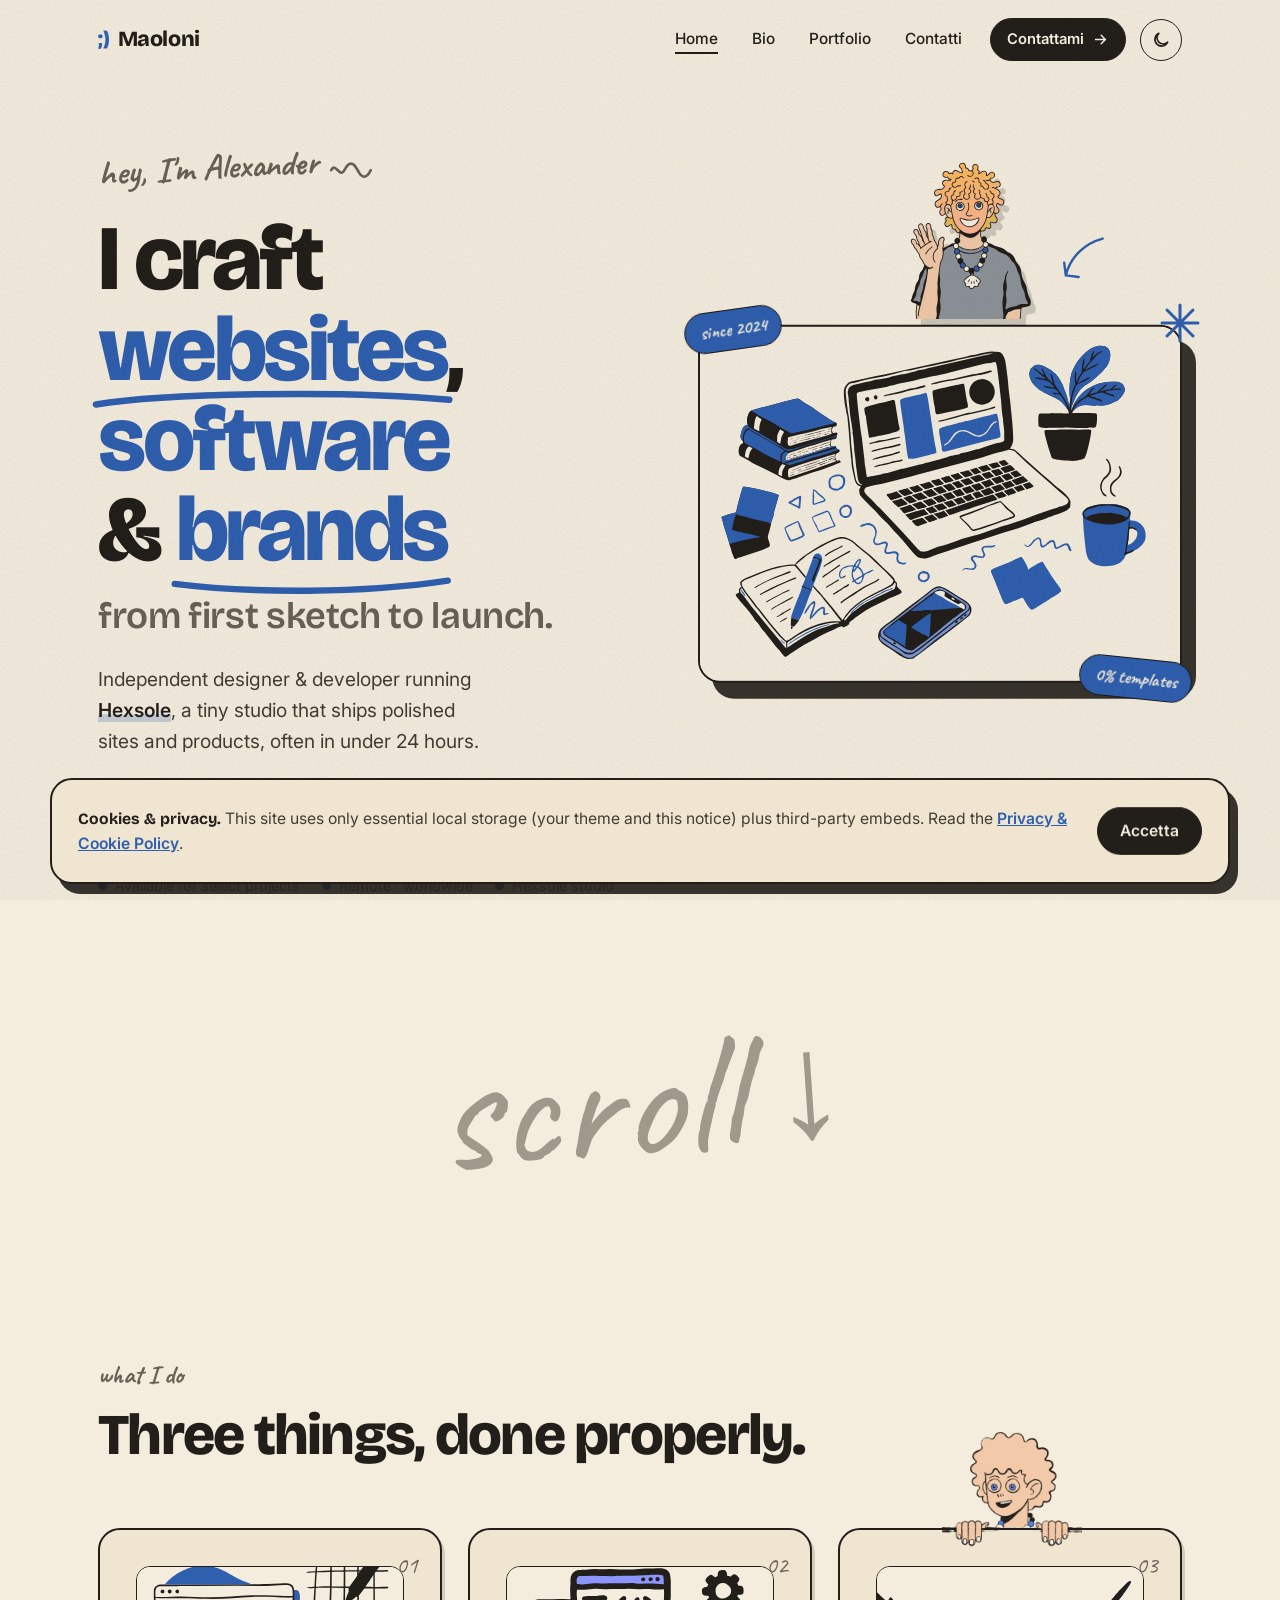
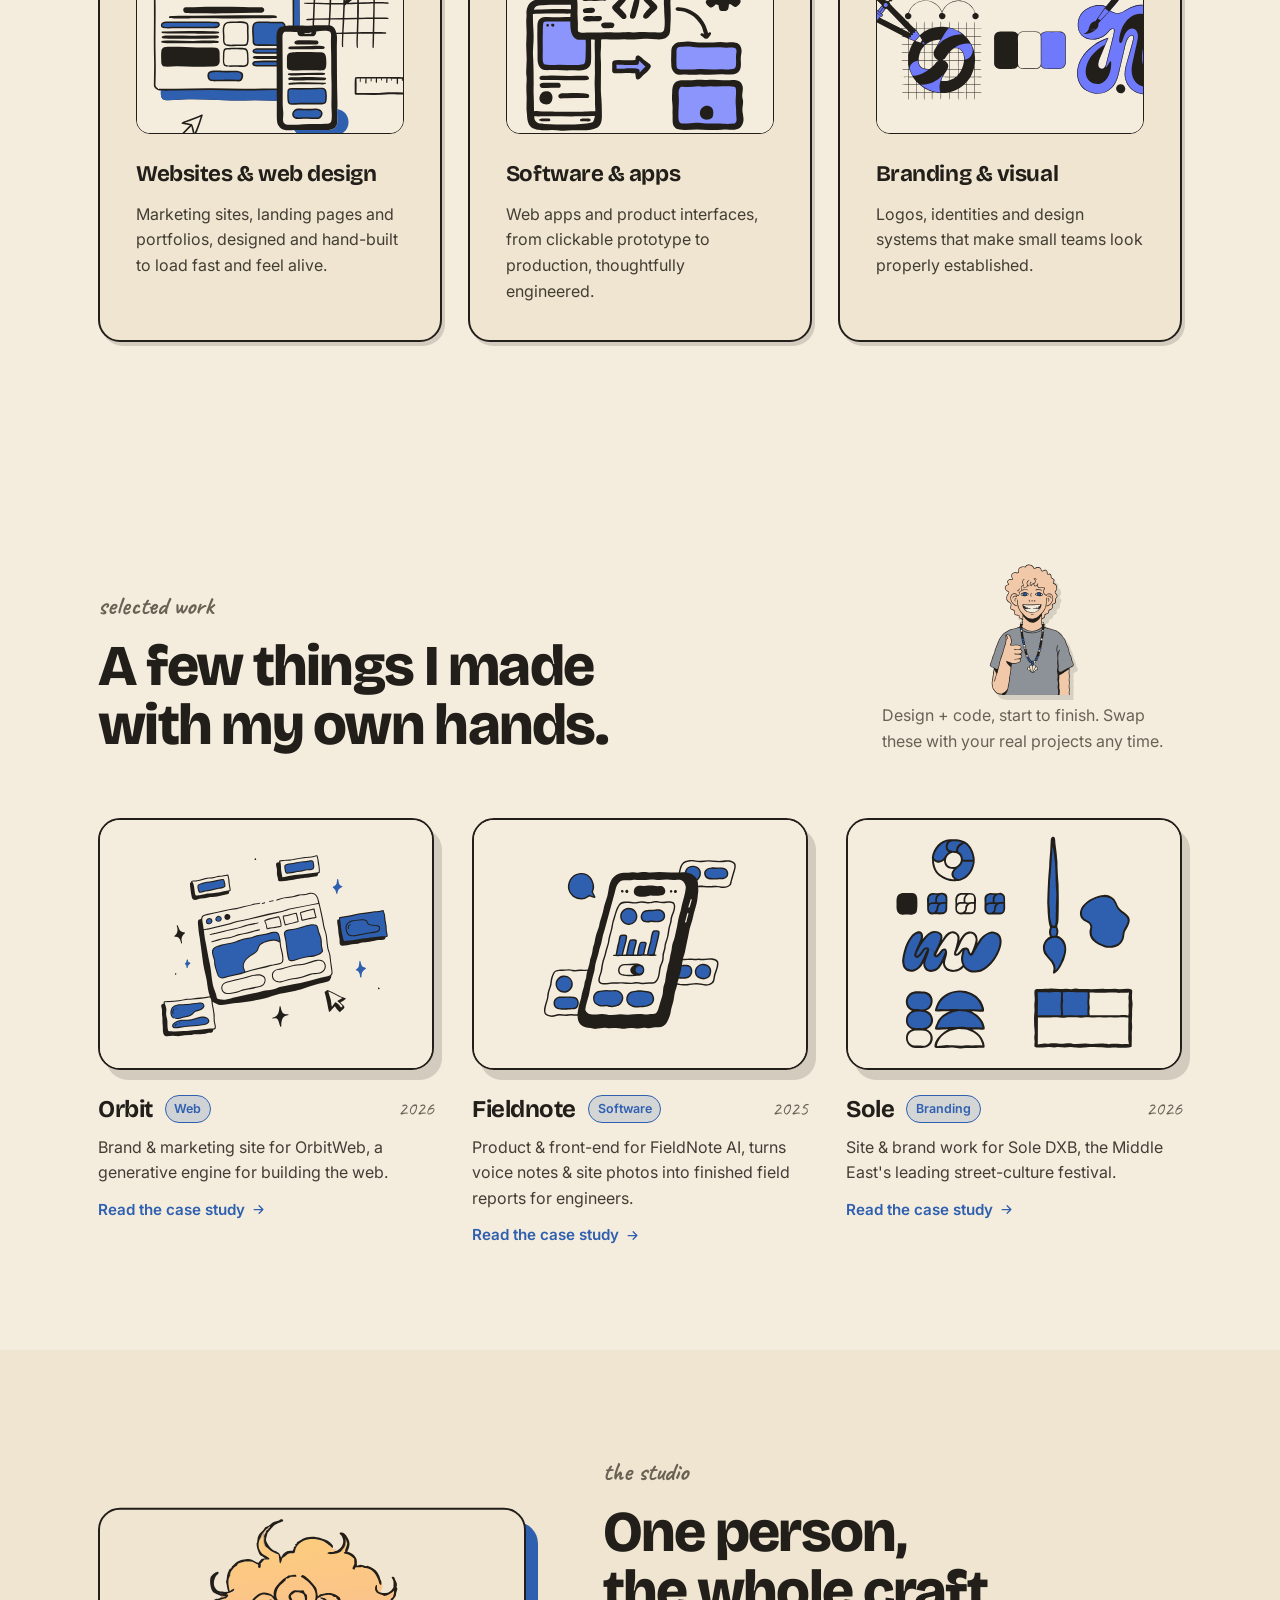
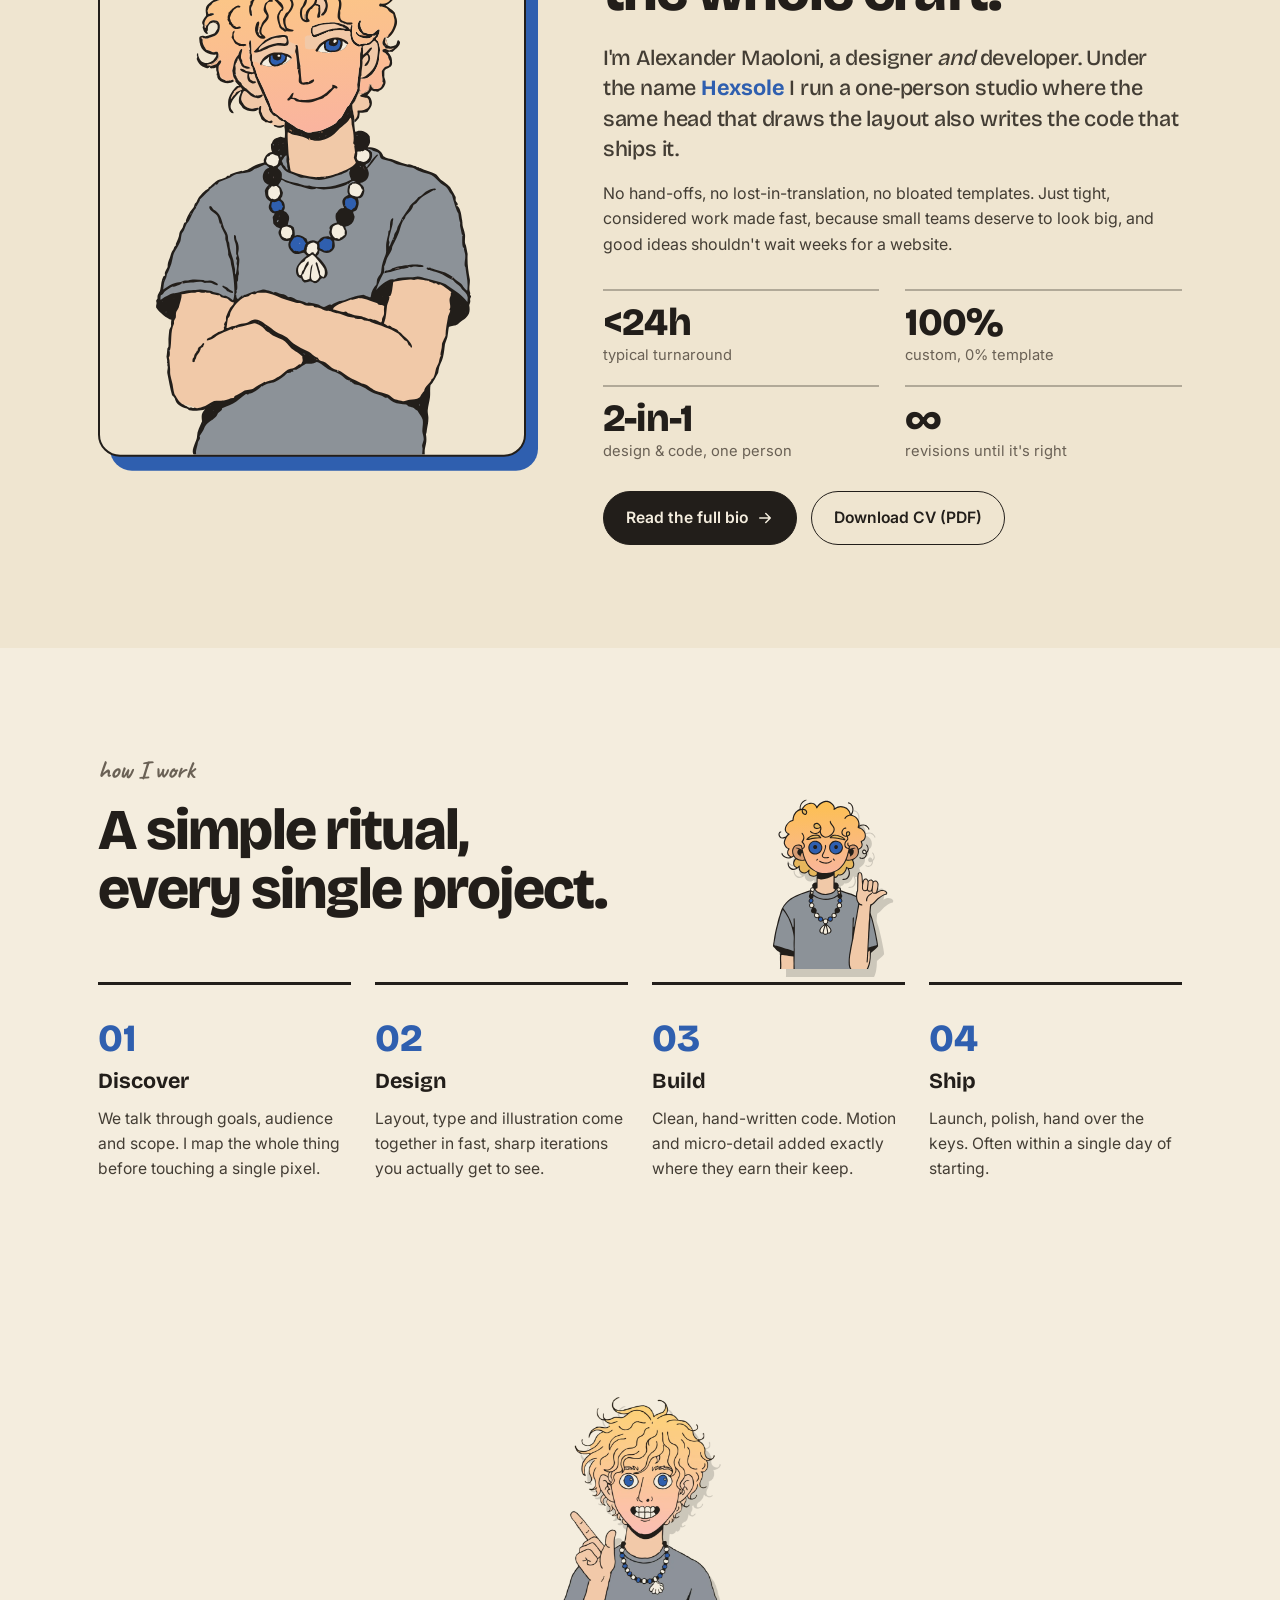
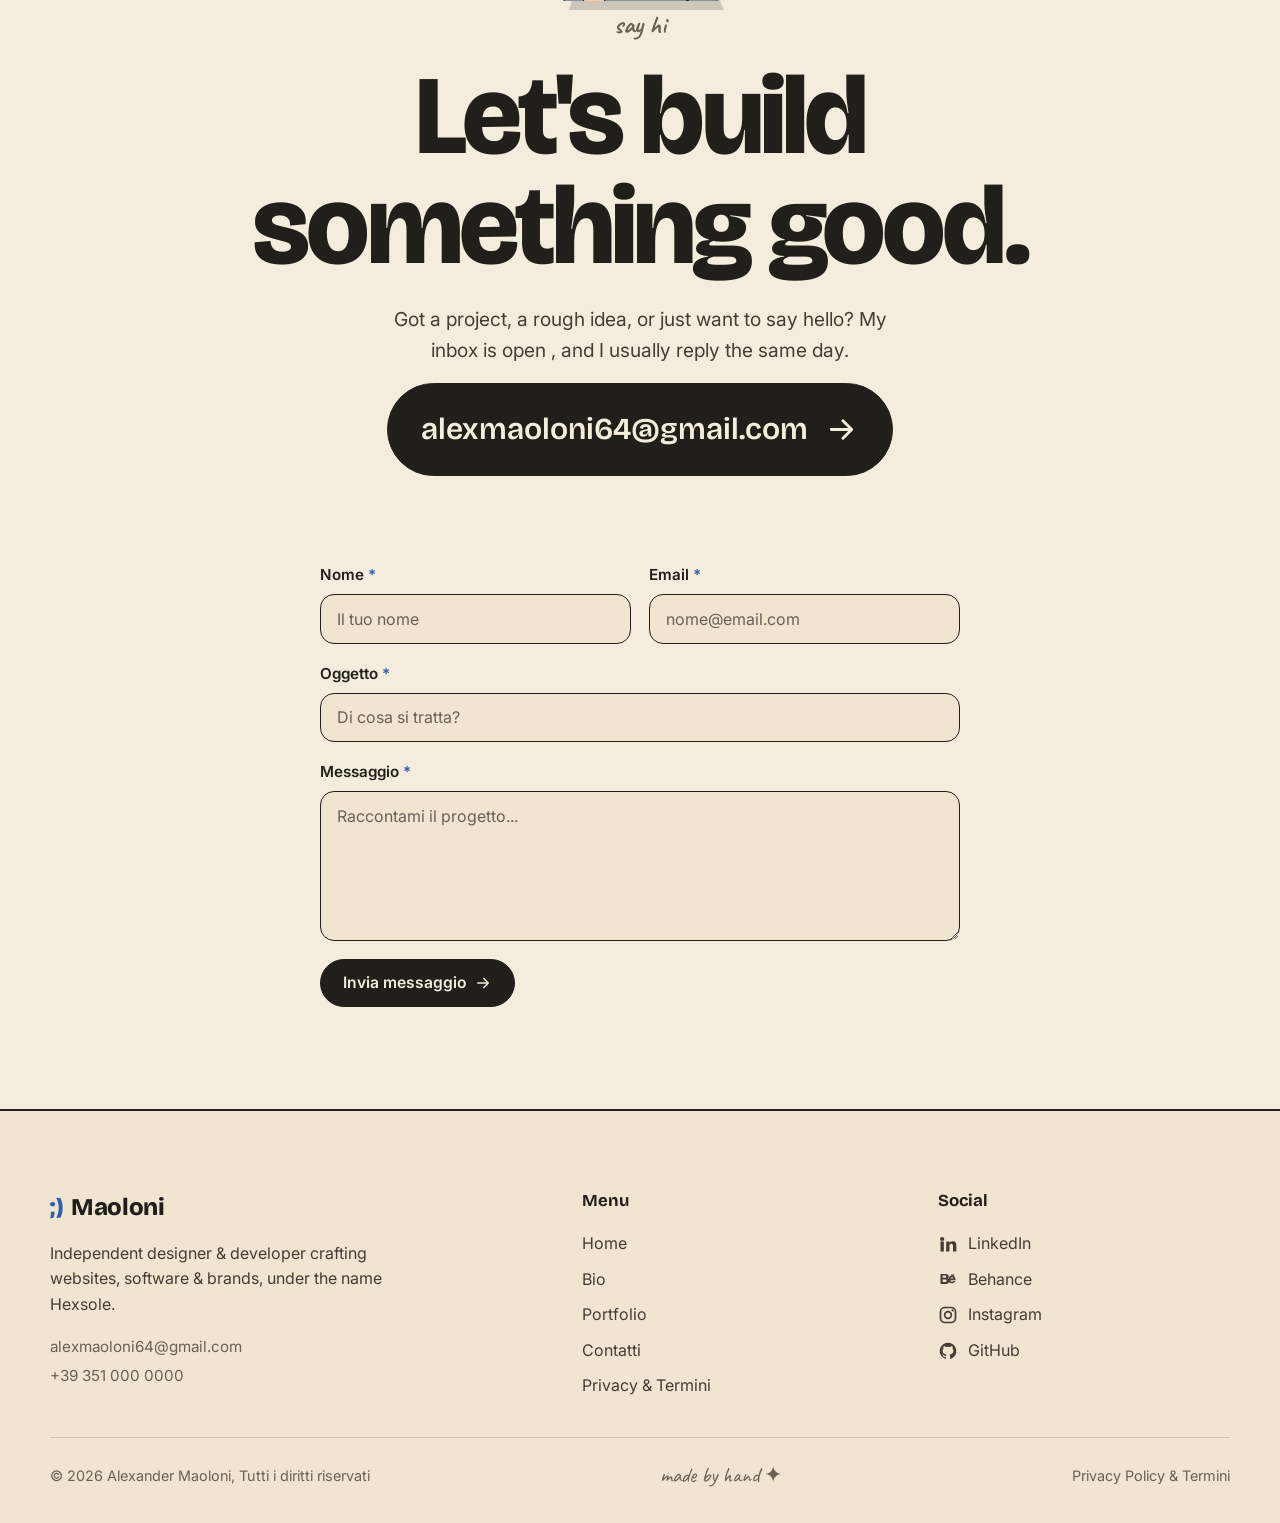
==== commit b234433e: "Default to light theme; move thumbs-up avatar above the design + code note Co-Authored-By: Claude Op" ====
--- a/index.html
+++ b/index.html
@@ -7,7 +7,7 @@
   <meta name="description" content="Alexander Maoloni, independent designer &amp; developer running Hexsole, a tiny studio crafting websites, software and brands. Often shipped in under 24 hours." />
   <meta name="author" content="Alexander Maoloni" />
   <link rel="icon" type="image/png" href="assets/favicon.png" />
-  <meta name="theme-color" content="#1B1712" />
+  <meta name="theme-color" content="#F4EDDE" />
   <!-- set theme before paint (external file, no inline script) -->
   <script src="theme-init.js"></script>
 
@@ -15,8 +15,8 @@
   <meta property="og:title" content="Alexander Maoloni, designer &amp; developer" />
   <meta property="og:description" content="Websites, software and brands, handmade by a tiny studio called Hexsole." />
   <meta property="og:type" content="website" />
-  <meta property="og:image" content="assets/hero.svg" />
-  <meta property="og:url" content="https://maoloni.example/index.html" />
+  <meta property="og:image" content="https://janalexandermaoloni.github.io/maoloni-portfolio/assets/hero.svg" />
+  <meta property="og:url" content="https://janalexandermaoloni.github.io/maoloni-portfolio/index.html" />
 
   <!-- Fonts -->
   <link rel="preconnect" href="https://fonts.googleapis.com" />
@@ -158,14 +158,16 @@
 
     <!-- ================= SELECTED WORK ================= -->
     <section class="work section" id="work">
-      <img class="peeker peeker--work" src="assets/guy-thumbs.svg" alt="" aria-hidden="true" />
       <div class="wrap">
         <div class="section__head section__head--row">
           <div>
             <p class="eyebrow reveal" data-reveal><span class="hand">selected work</span></p>
             <h2 class="section__title reveal" data-reveal>A few things I&nbsp;made<br/>with my own hands.</h2>
           </div>
-          <p class="section__note reveal" data-reveal>Design + code, start to finish. Swap these with your real projects any time.</p>
+          <div class="section__note-wrap reveal" data-reveal>
+            <img class="work-guy" src="assets/guy-thumbs.svg" alt="Illustration of Alexander giving a thumbs up" width="819" height="1024" />
+            <p class="section__note">Design + code, start to finish. Swap these with your real projects any time.</p>
+          </div>
         </div>
 
         <div class="work__list">
--- a/pages.css
+++ b/pages.css
@@ -99,6 +99,10 @@
 .service__img{border:1.5px solid var(--outline);border-radius:14px;overflow:hidden;aspect-ratio:16/10;margin-bottom:22px;background:var(--surface-alt)}
 .service__img img{width:100%;height:100%;object-fit:cover;transition:transform var(--t-img) var(--ease)}
 .service:hover .service__img img{transform:scale(1.05)}
+
+/* thumbs-up avatar above the "Design + code" note (selected work) */
+.section__note-wrap{display:flex;flex-direction:column;align-items:center;gap:8px}
+.work-guy{width:clamp(96px,9vw,122px);height:auto;filter:drop-shadow(4px 5px 0 rgba(0,0,0,.12))}
 
 /* =========================================================
    COMPONENT — LIGHTBOX
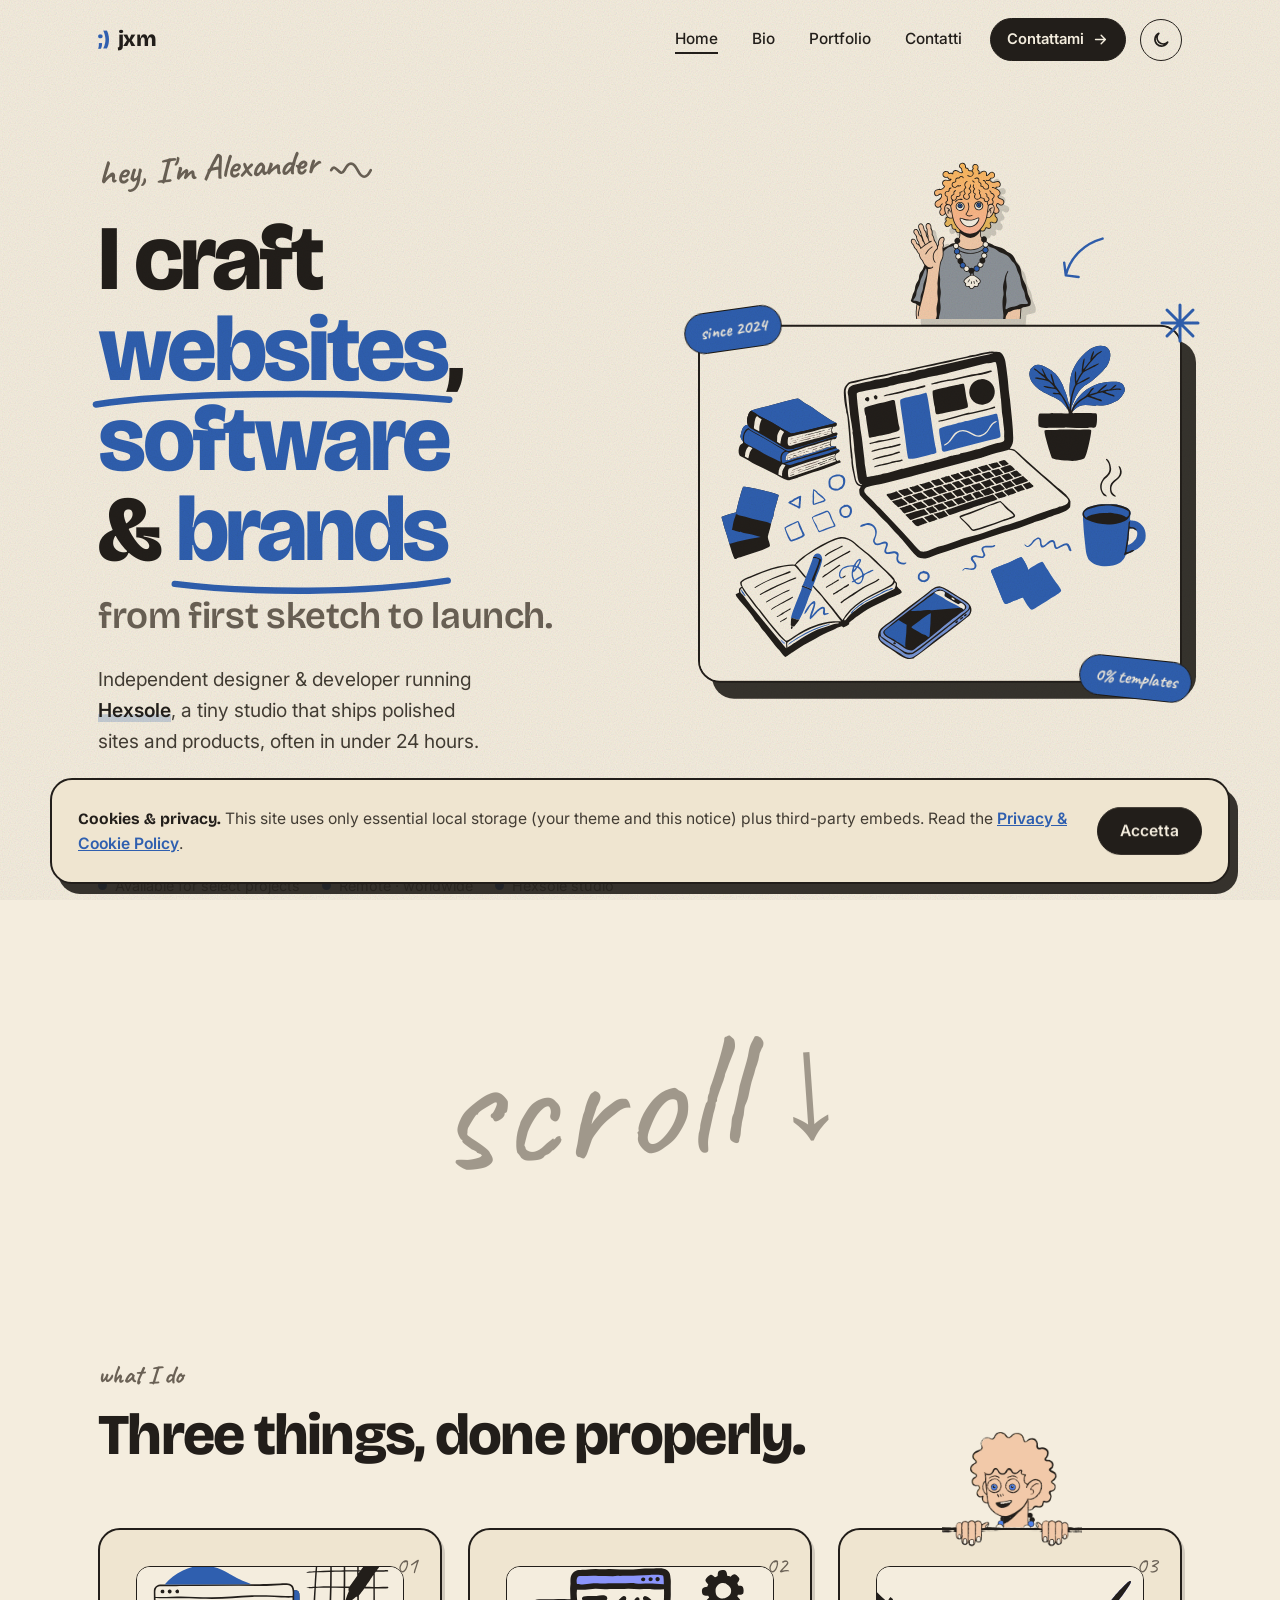
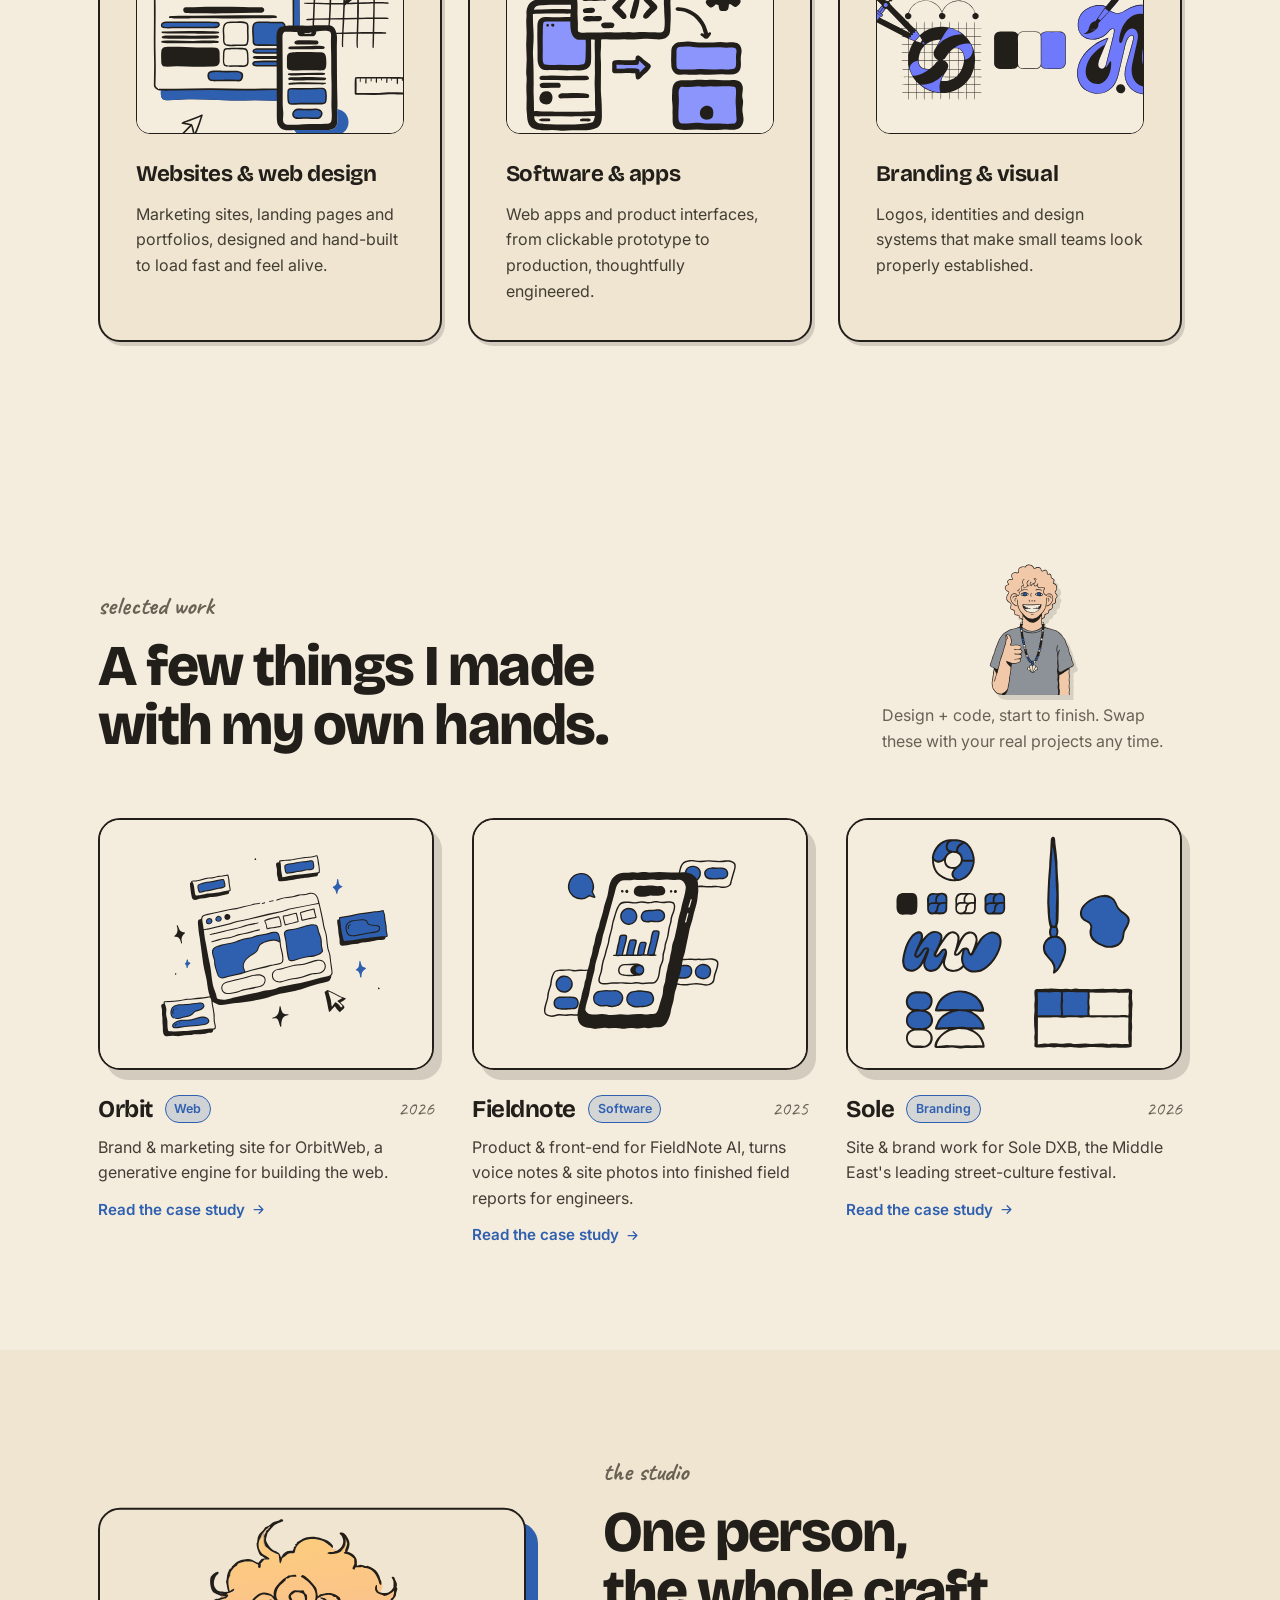
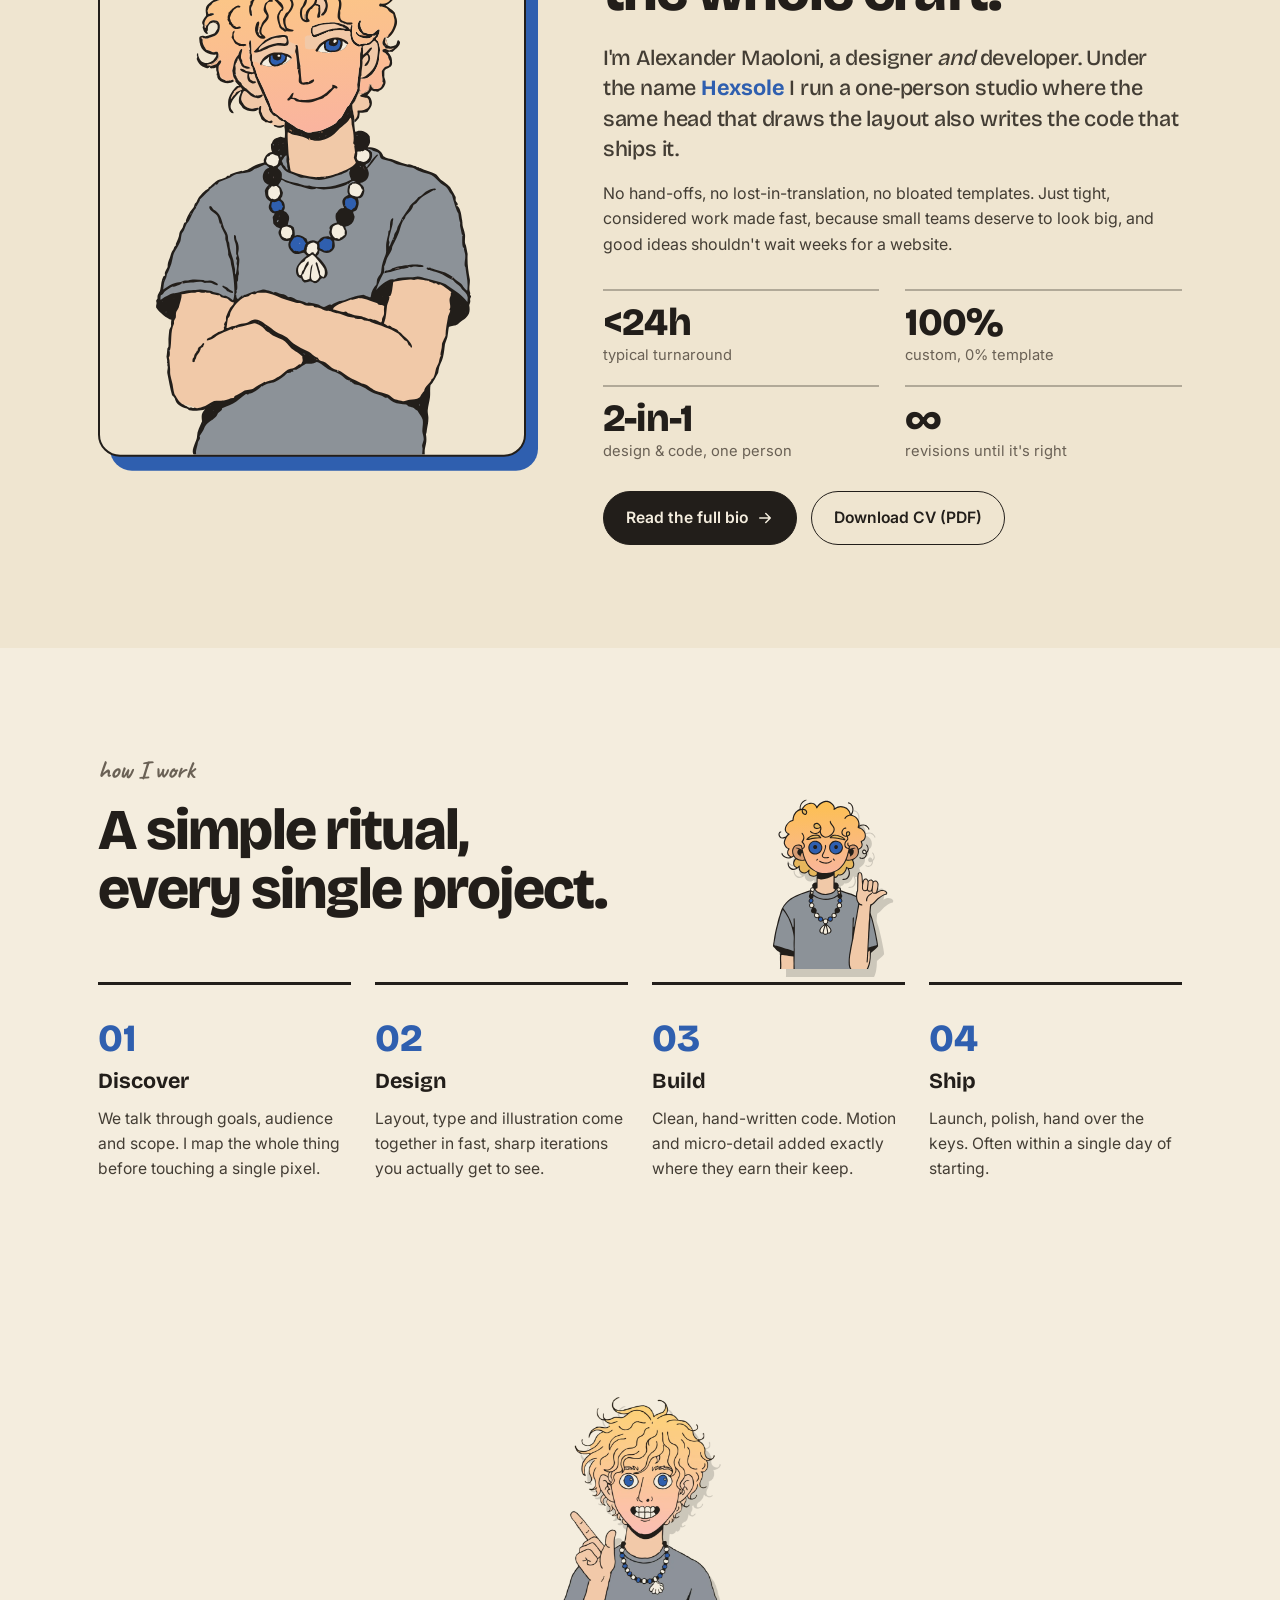
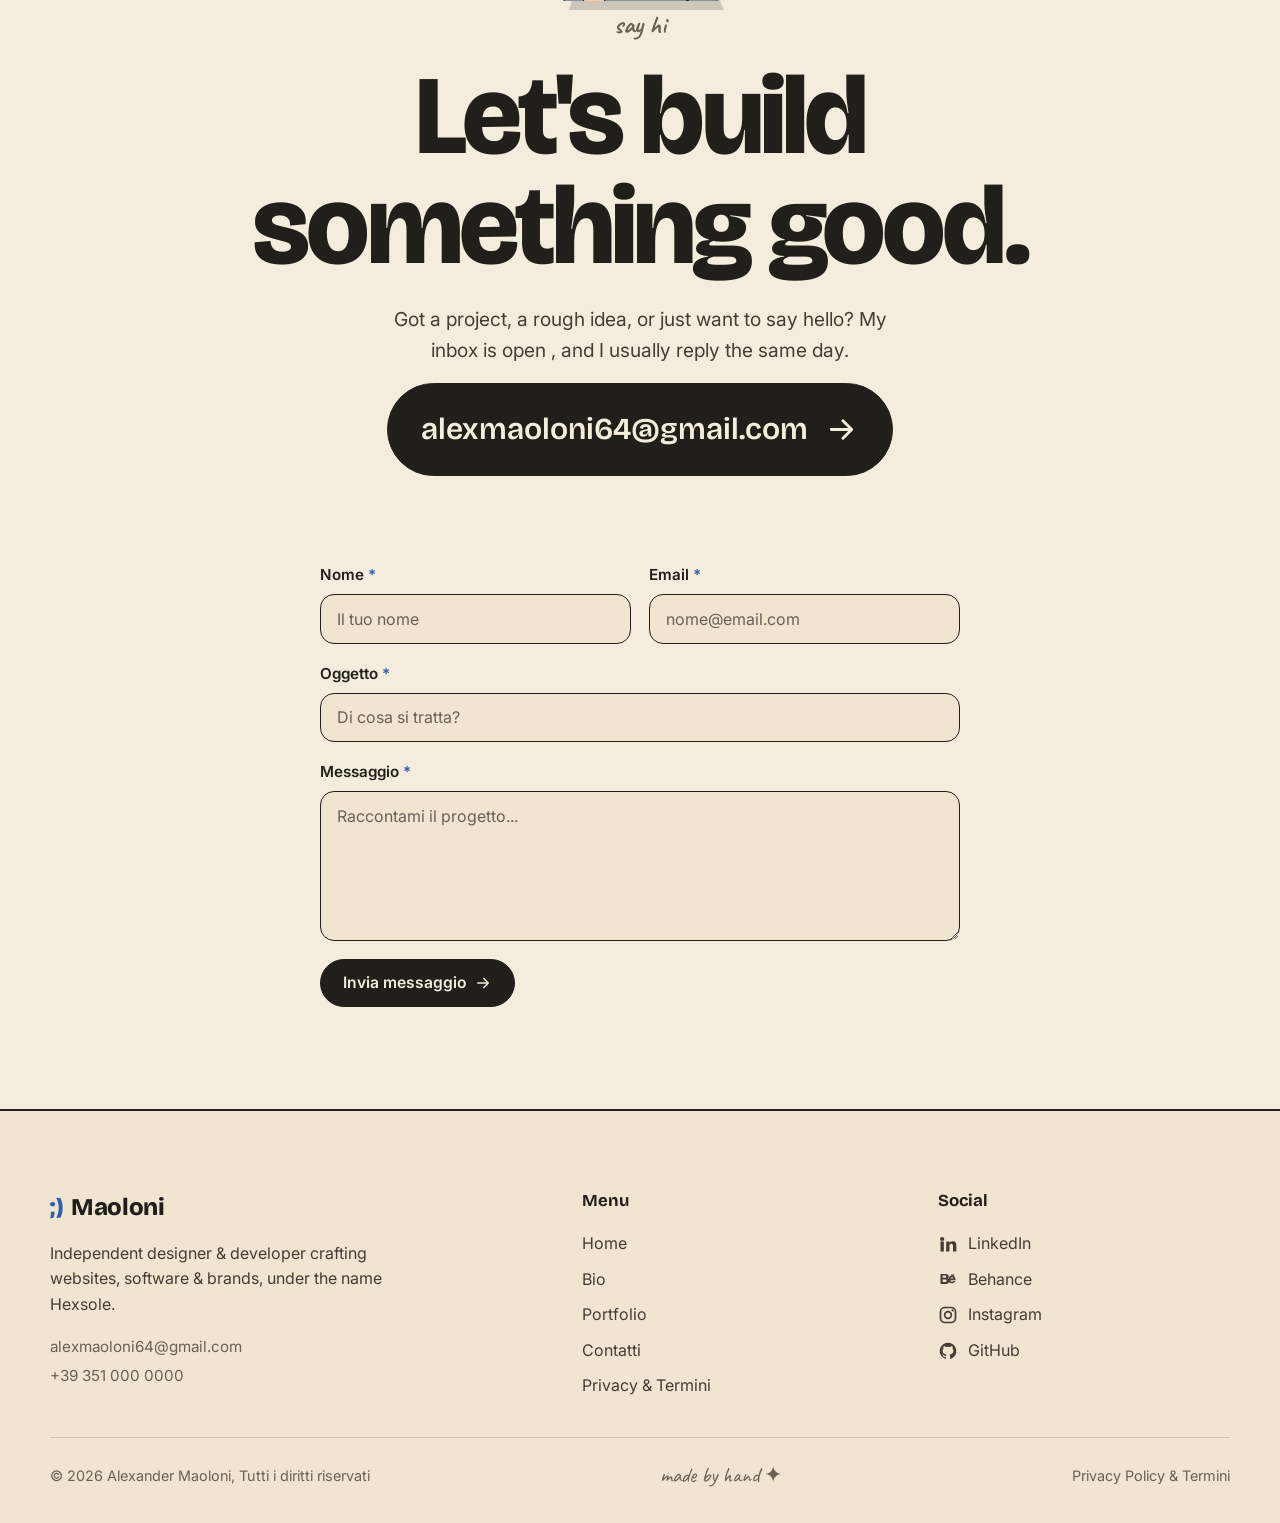
==== commit 274f8179: "Rename navbar brand to jxm Co-Authored-By: Claude Opus 4.8 <noreply@anthropic.com>" ====
--- a/index.html
+++ b/index.html
@@ -38,7 +38,7 @@
     <div class="nav__inner">
       <a href="index.html" class="brand" aria-label="Alexander Maoloni, home">
         <span class="brand__star" aria-hidden="true">;)</span>
-        <span class="brand__name">Maoloni</span>
+        <span class="brand__name">jxm</span>
       </a>
 
       <nav class="nav__links" aria-label="Primary">
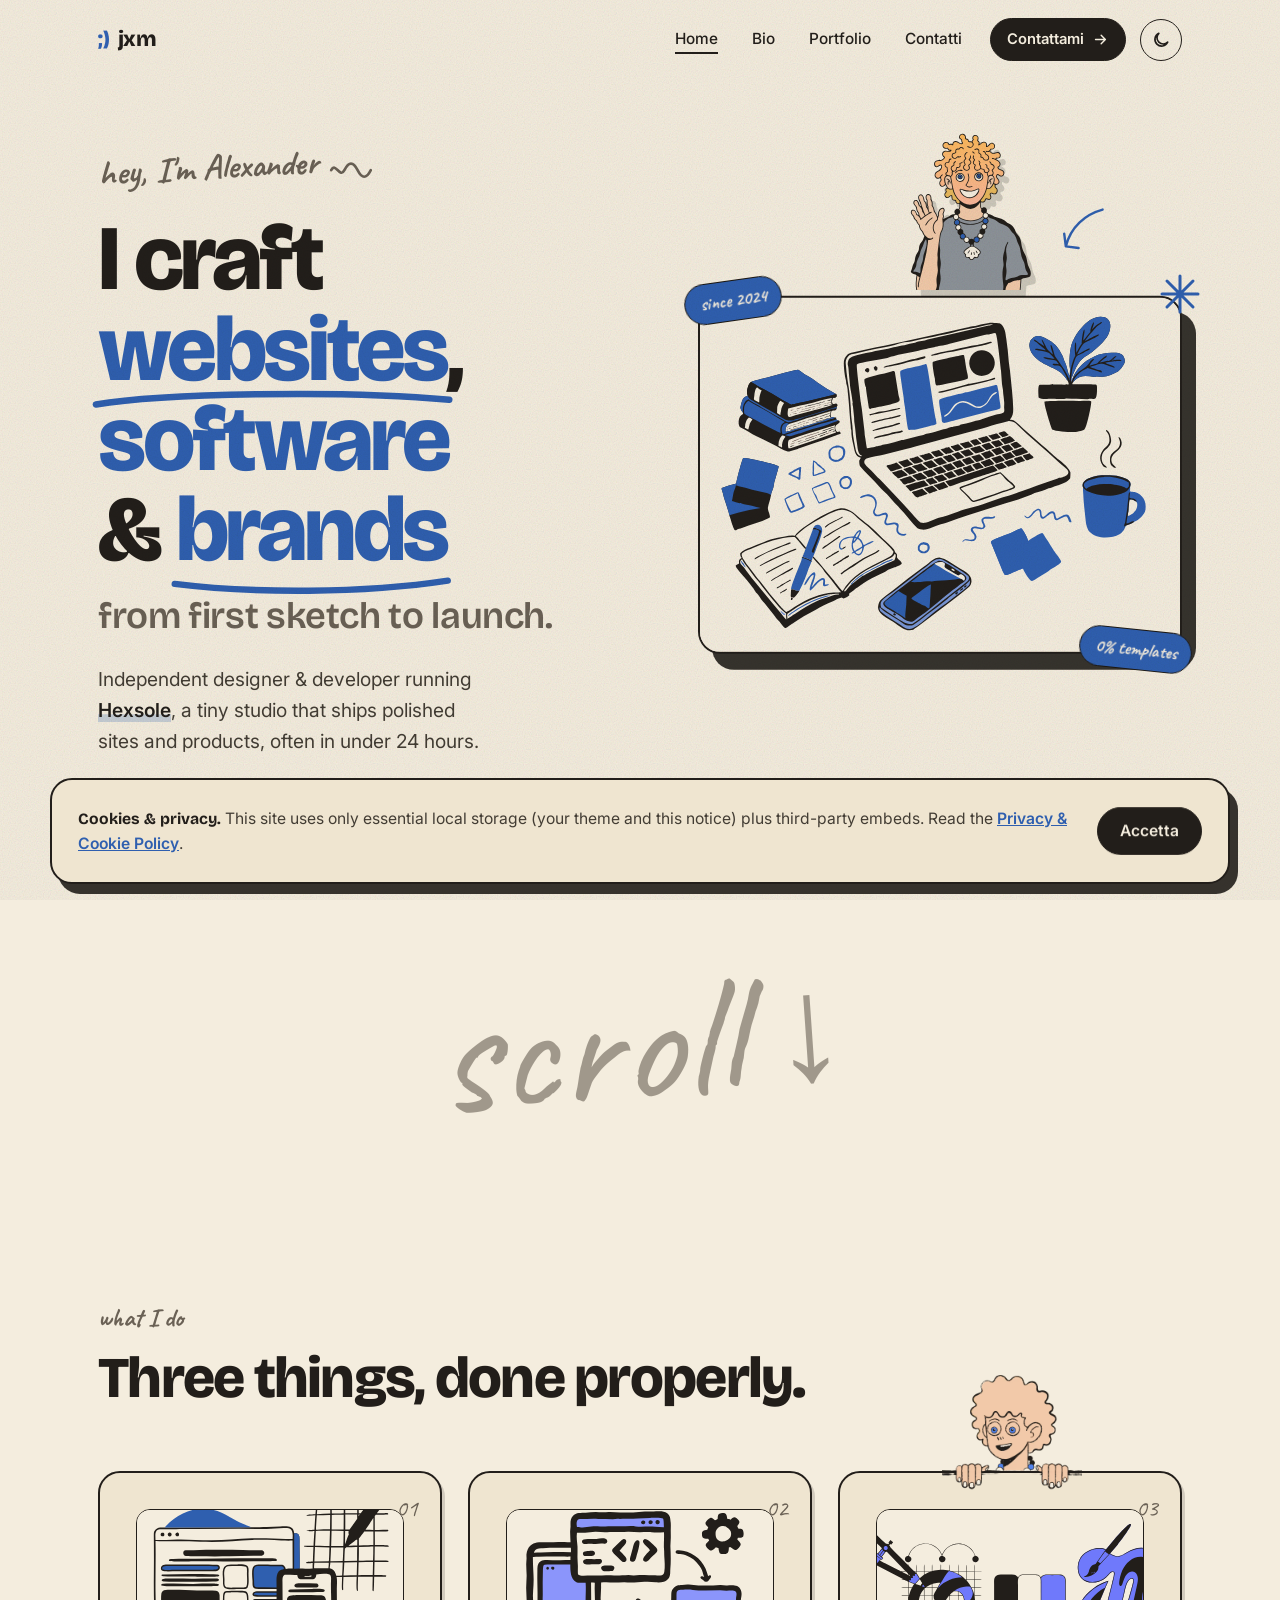
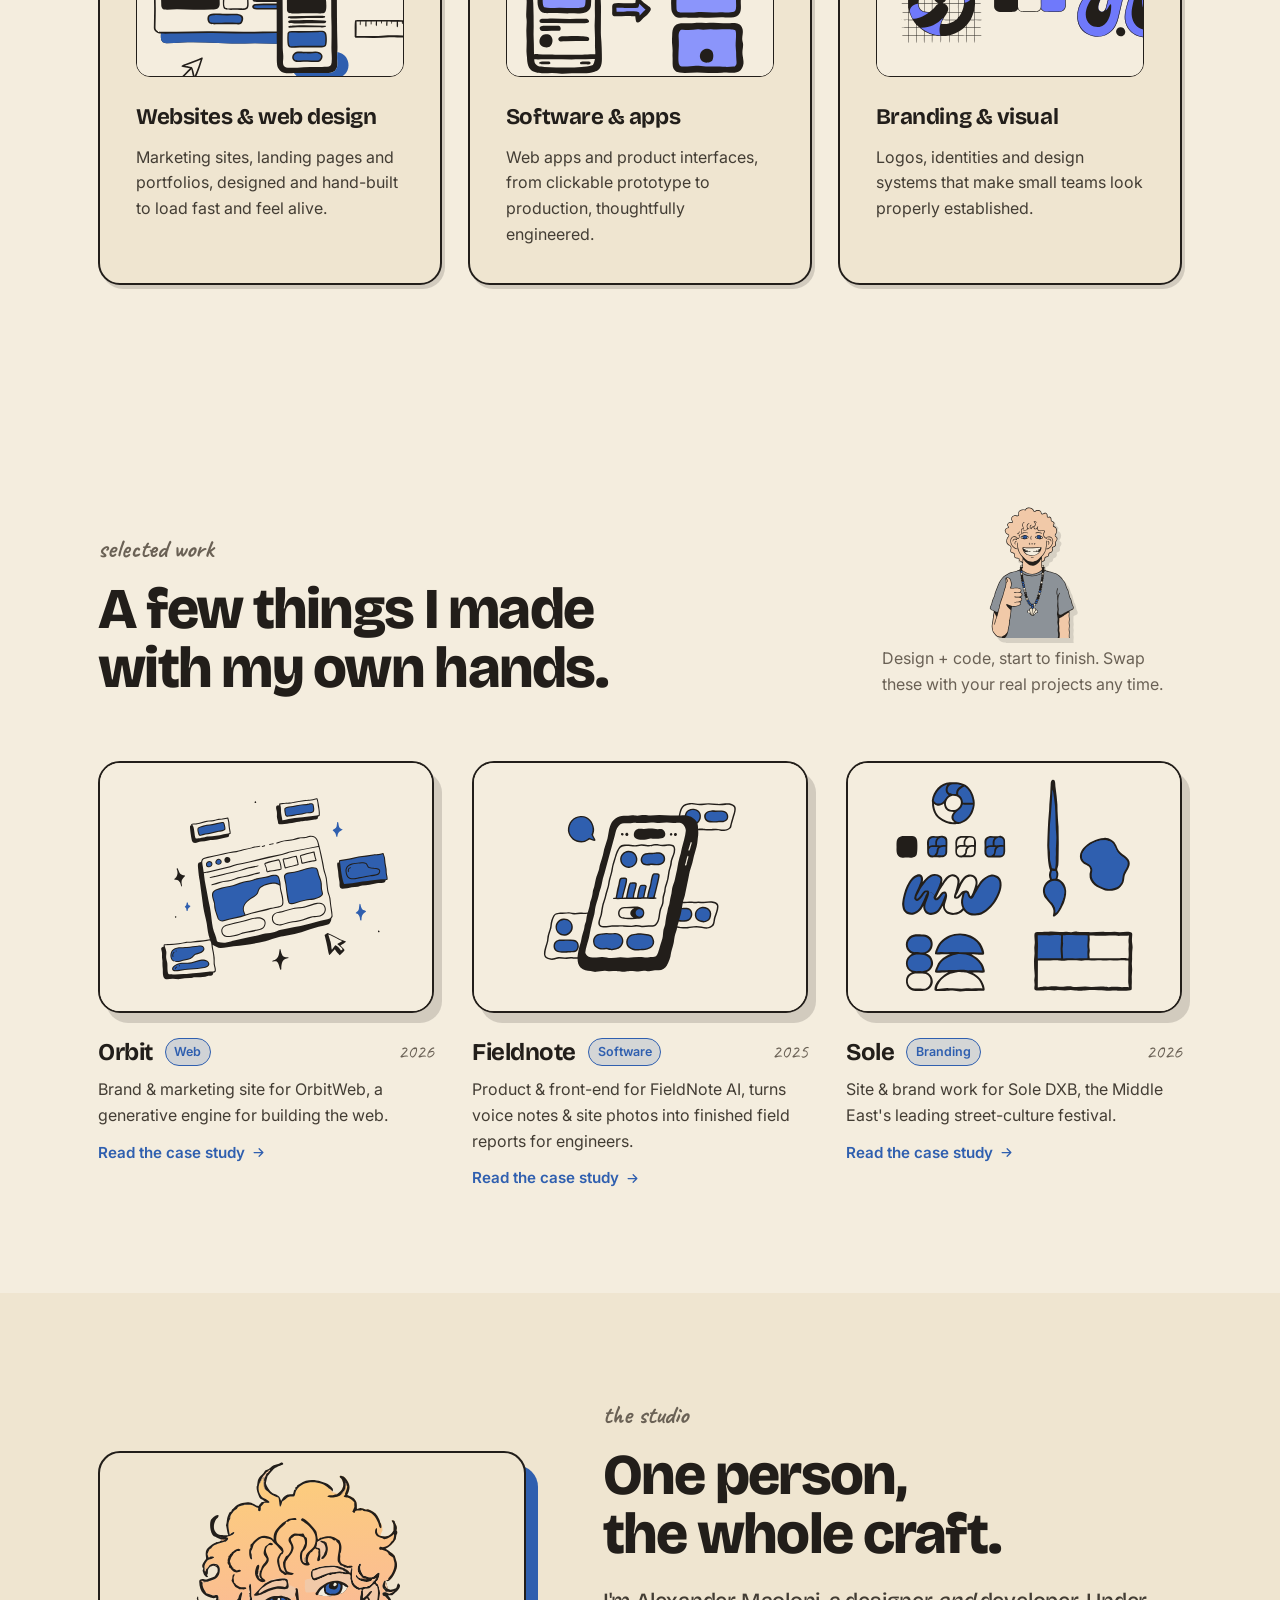
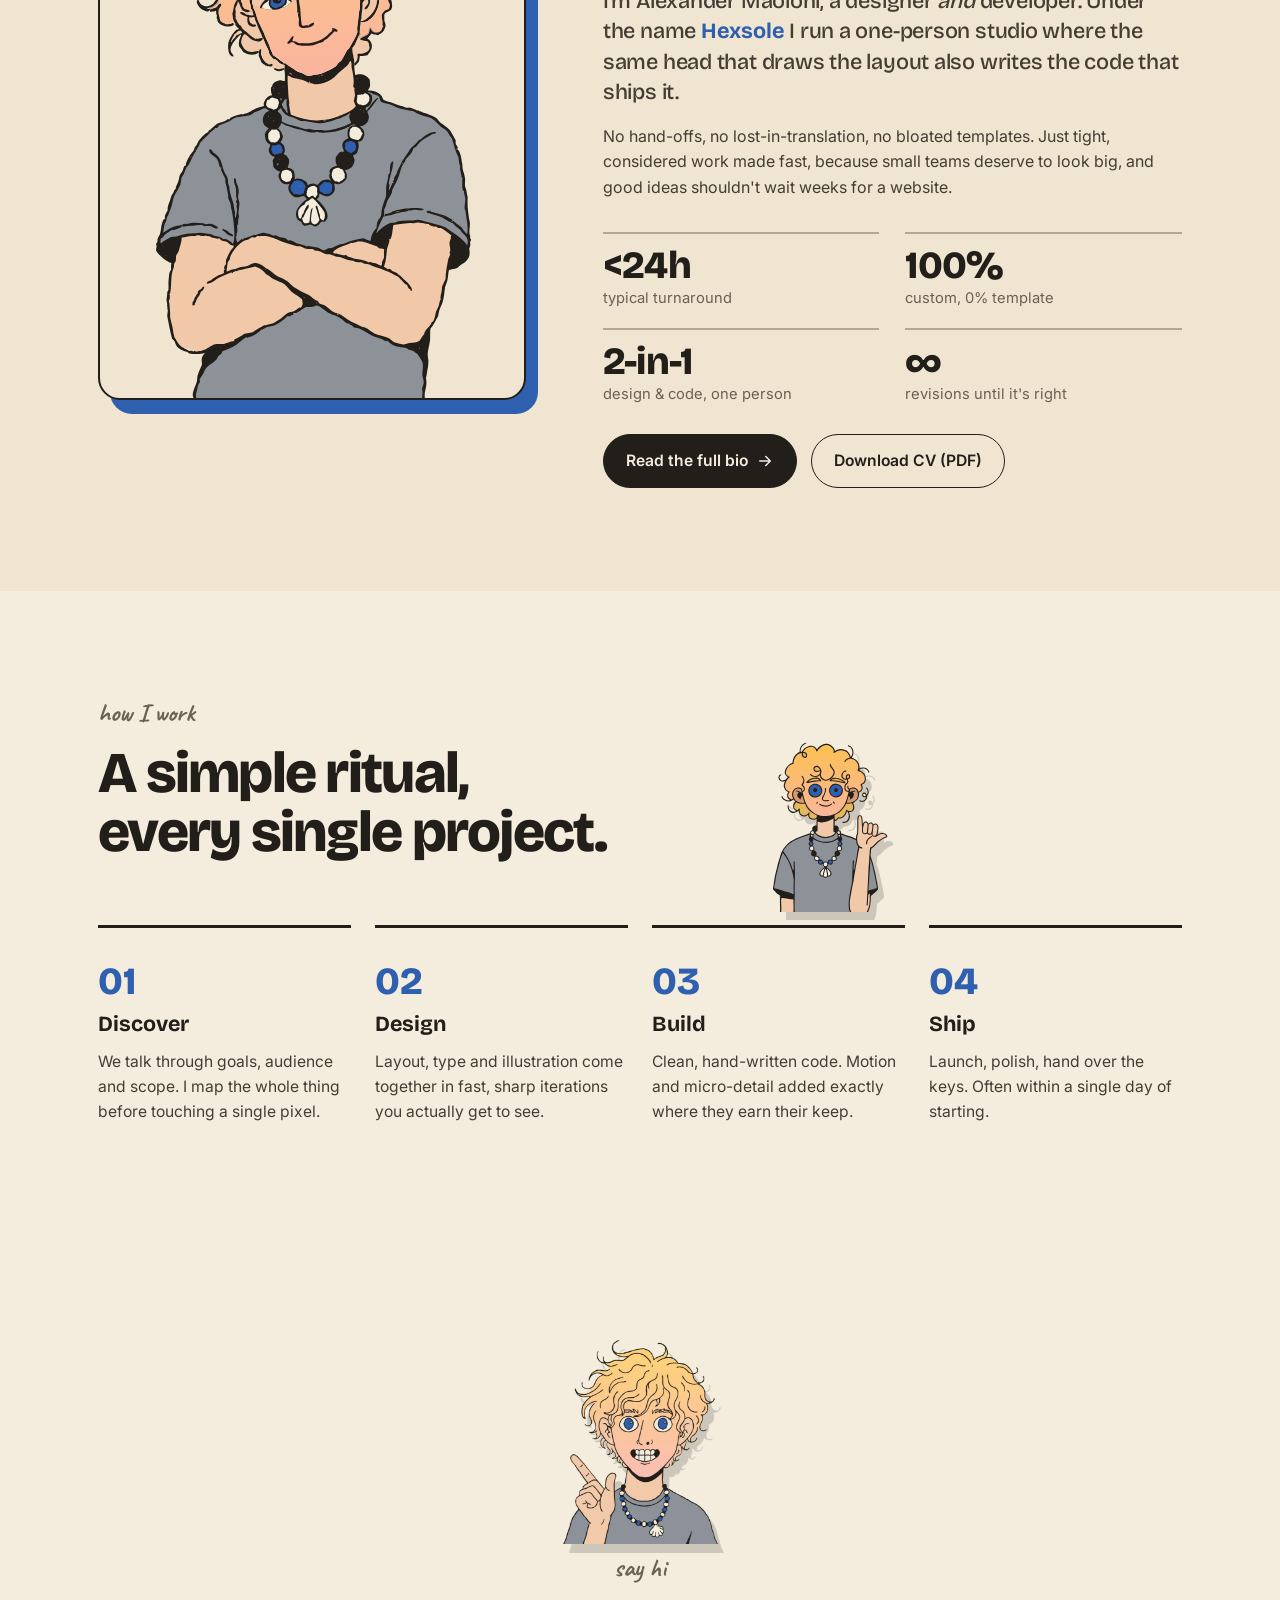
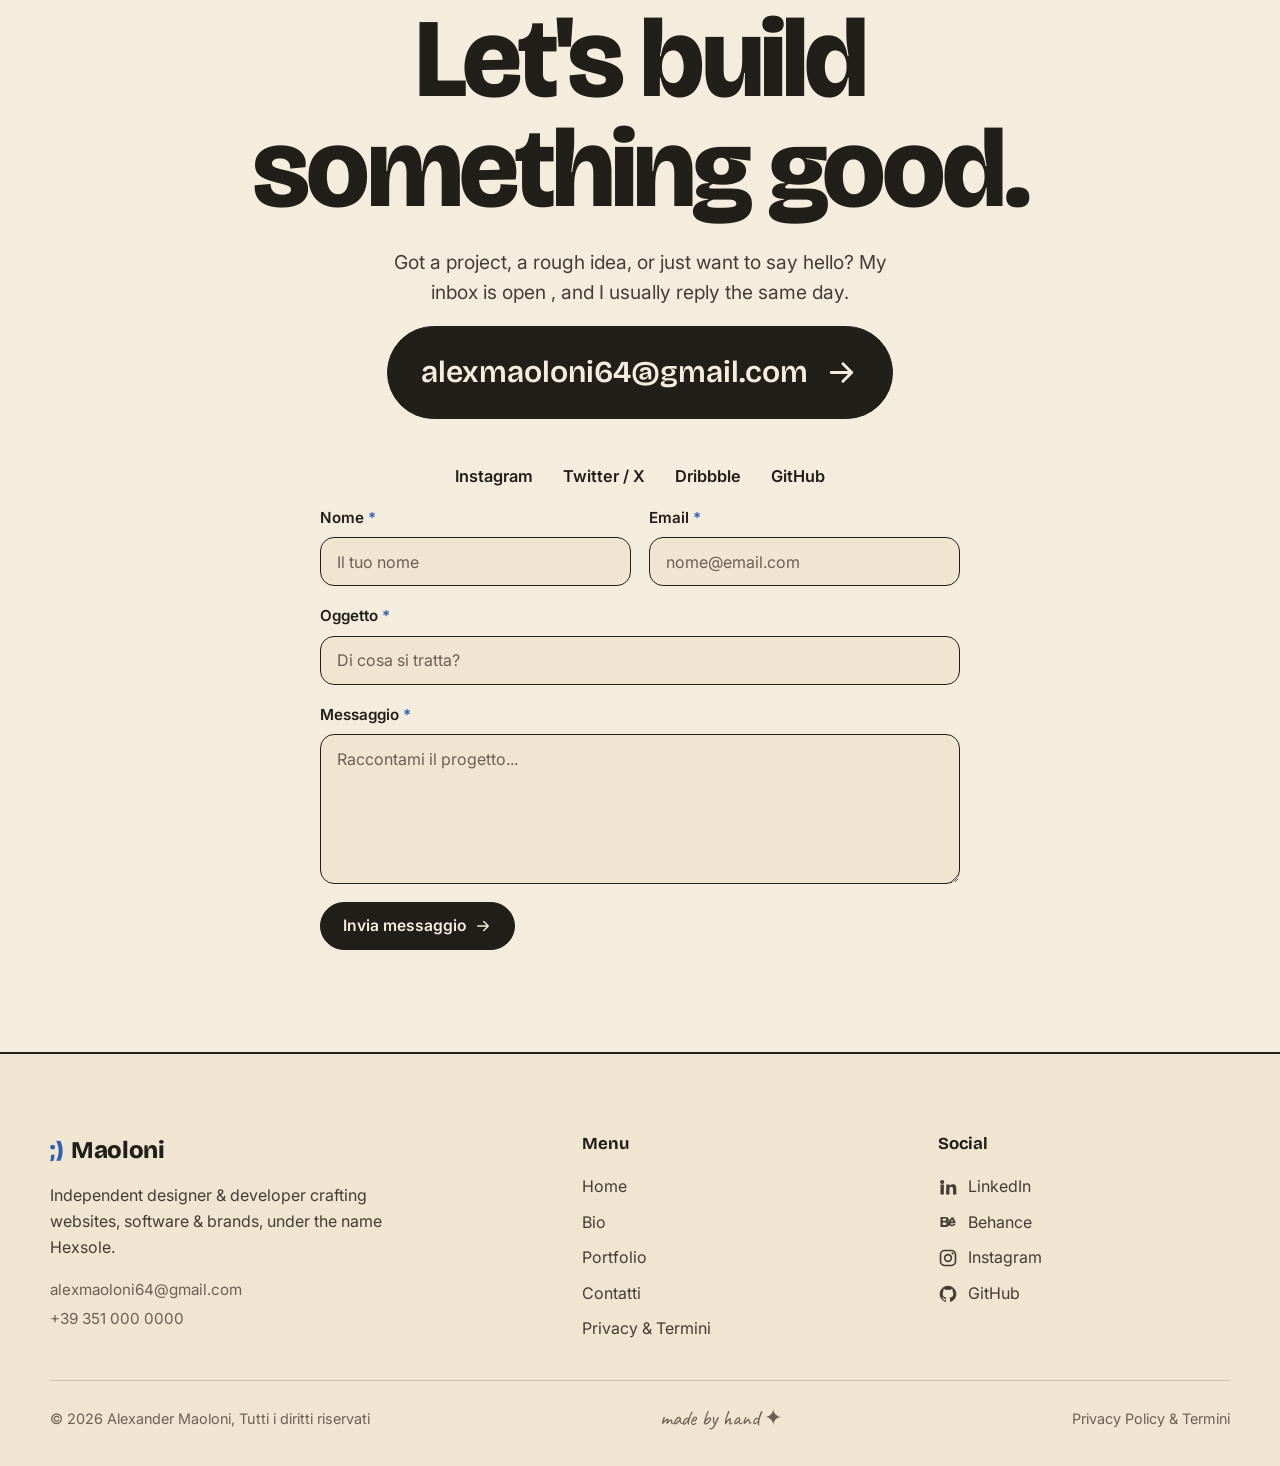
==== commit e5bb5e61: "Remove hero meta list (availability / remote / studio) Co-Authored-By: Claude Opus 4.8 <noreply@anth" ====
--- a/index.html
+++ b/index.html
@@ -95,12 +95,6 @@
             </a>
             <a href="mailto:alexmaoloni64@gmail.com" class="btn btn--ghost">Let's talk</a>
           </div>
-
-          <ul class="hero__meta reveal" data-reveal>
-            <li><span class="dot dot--sage"></span> Available for select projects</li>
-            <li><span class="dot dot--blue"></span> Remote · worldwide</li>
-            <li><span class="dot dot--terra"></span> Hexsole studio</li>
-          </ul>
         </div>
 
         <div class="hero__art reveal" data-reveal>
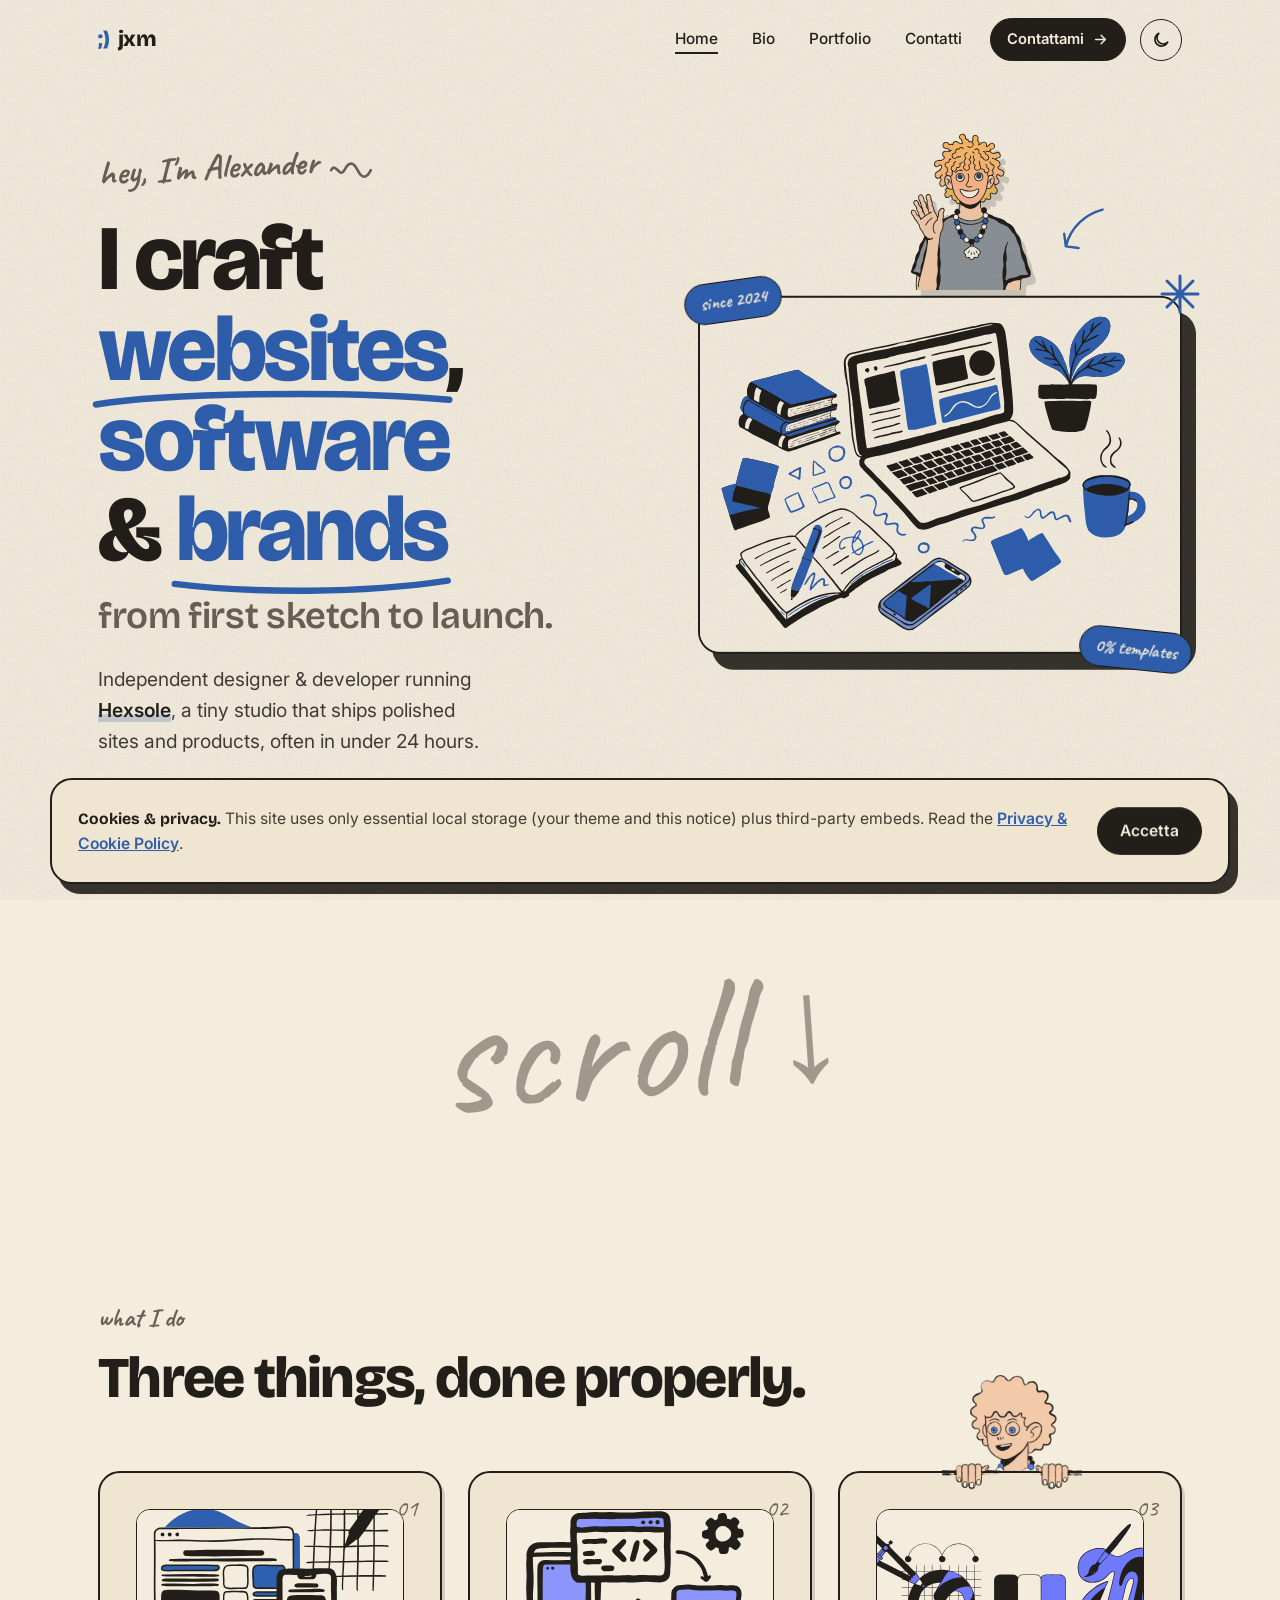
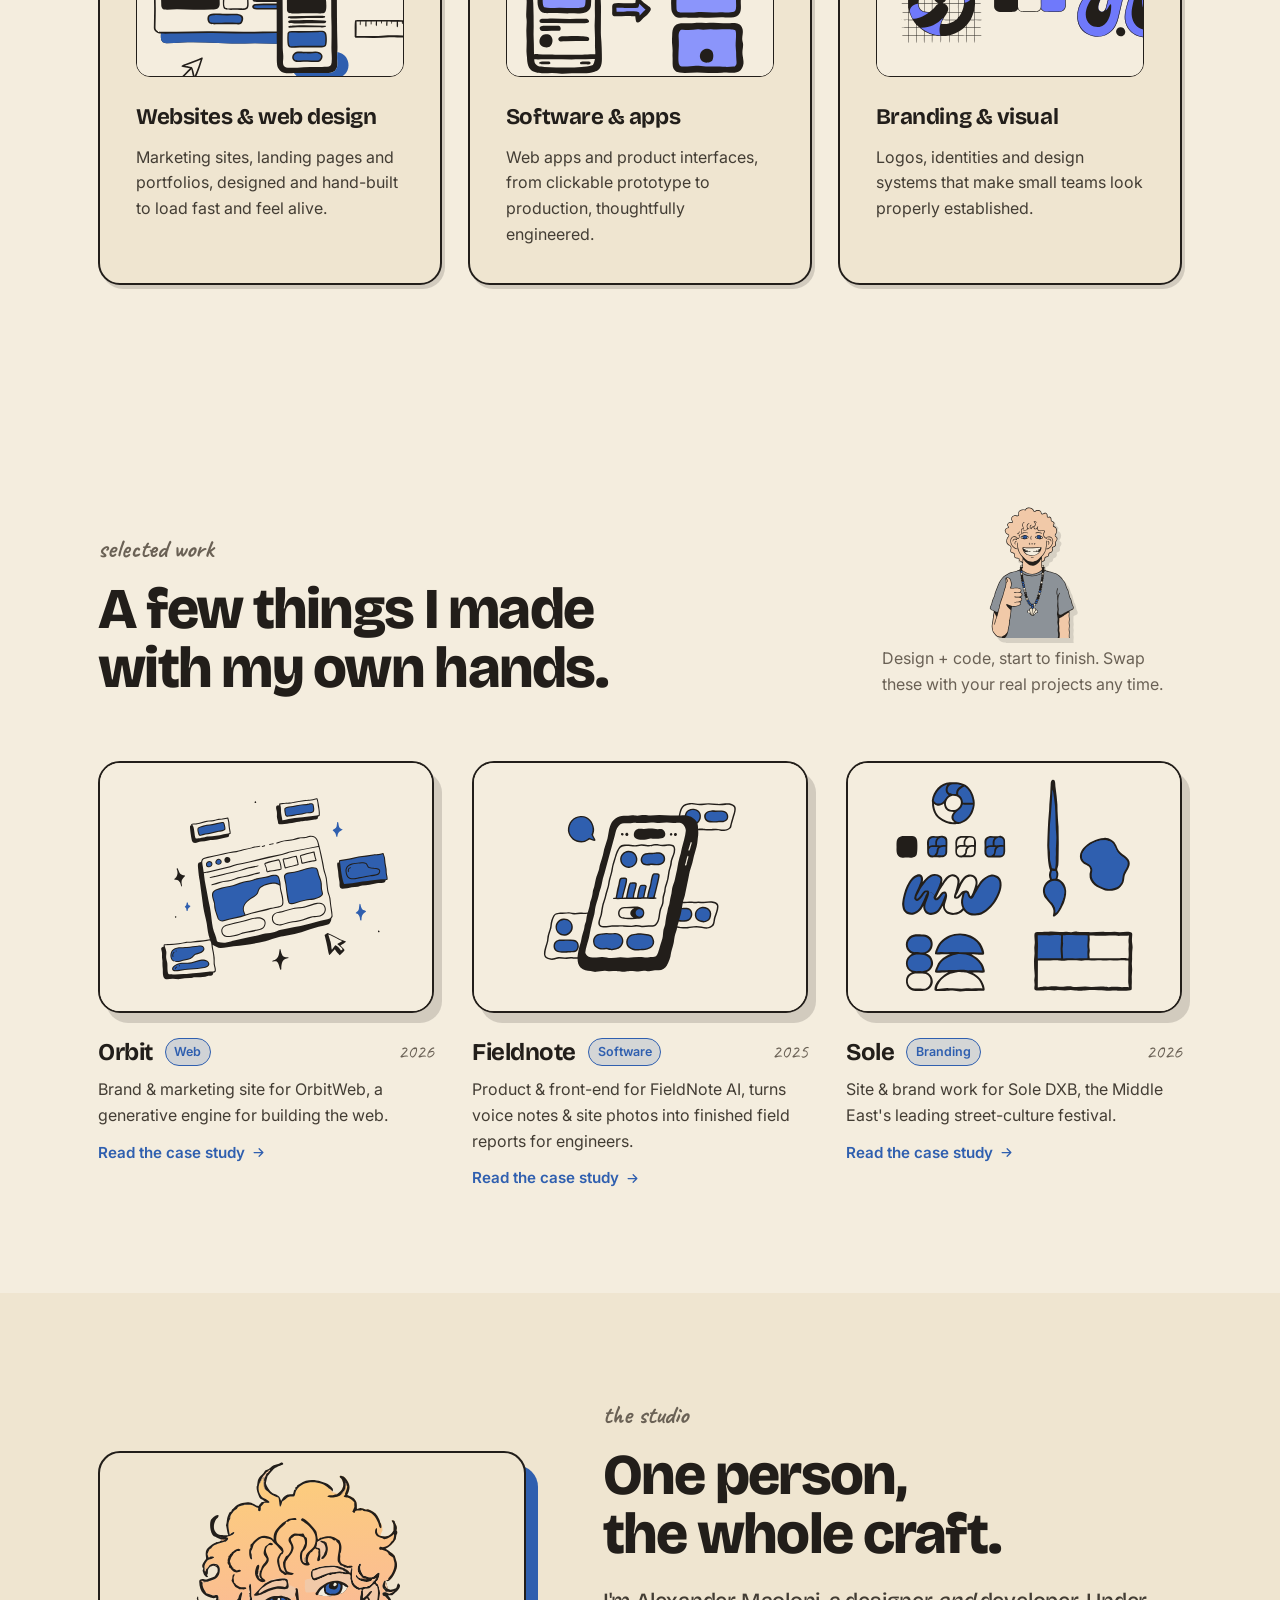
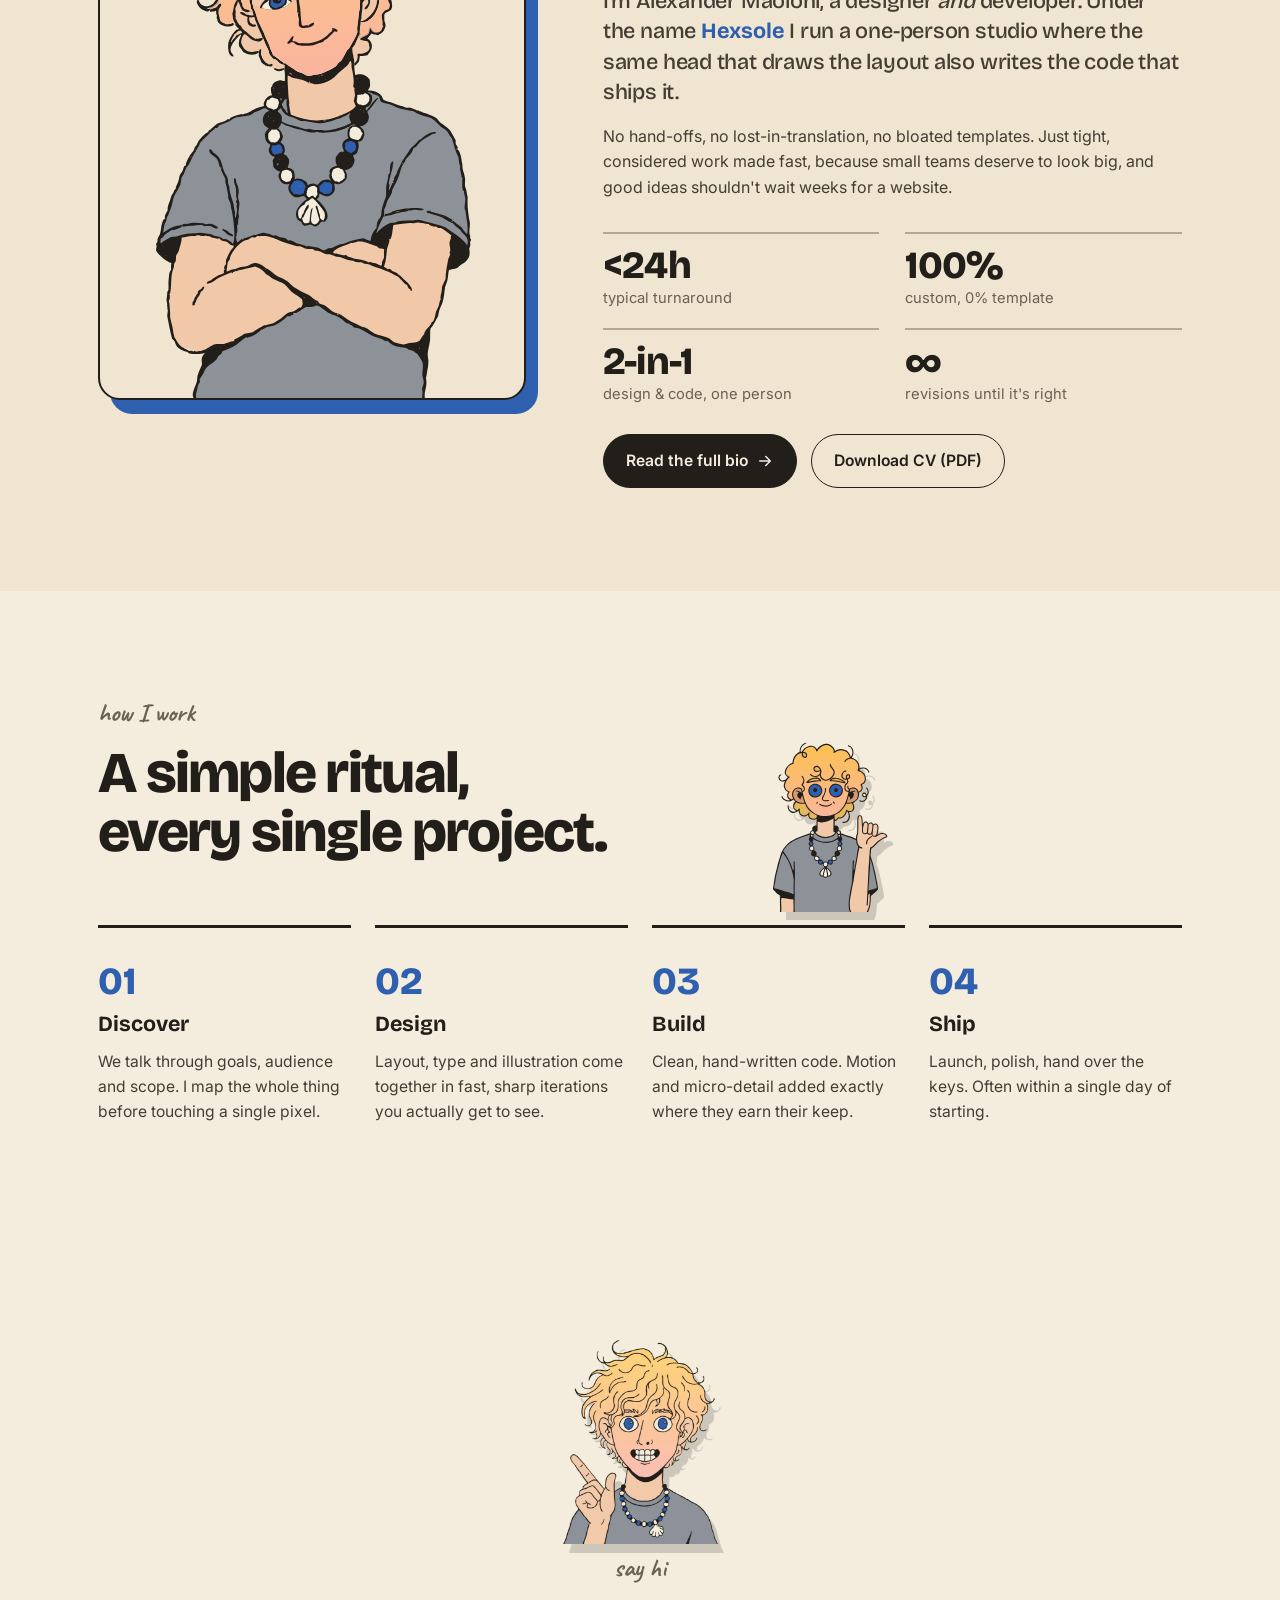
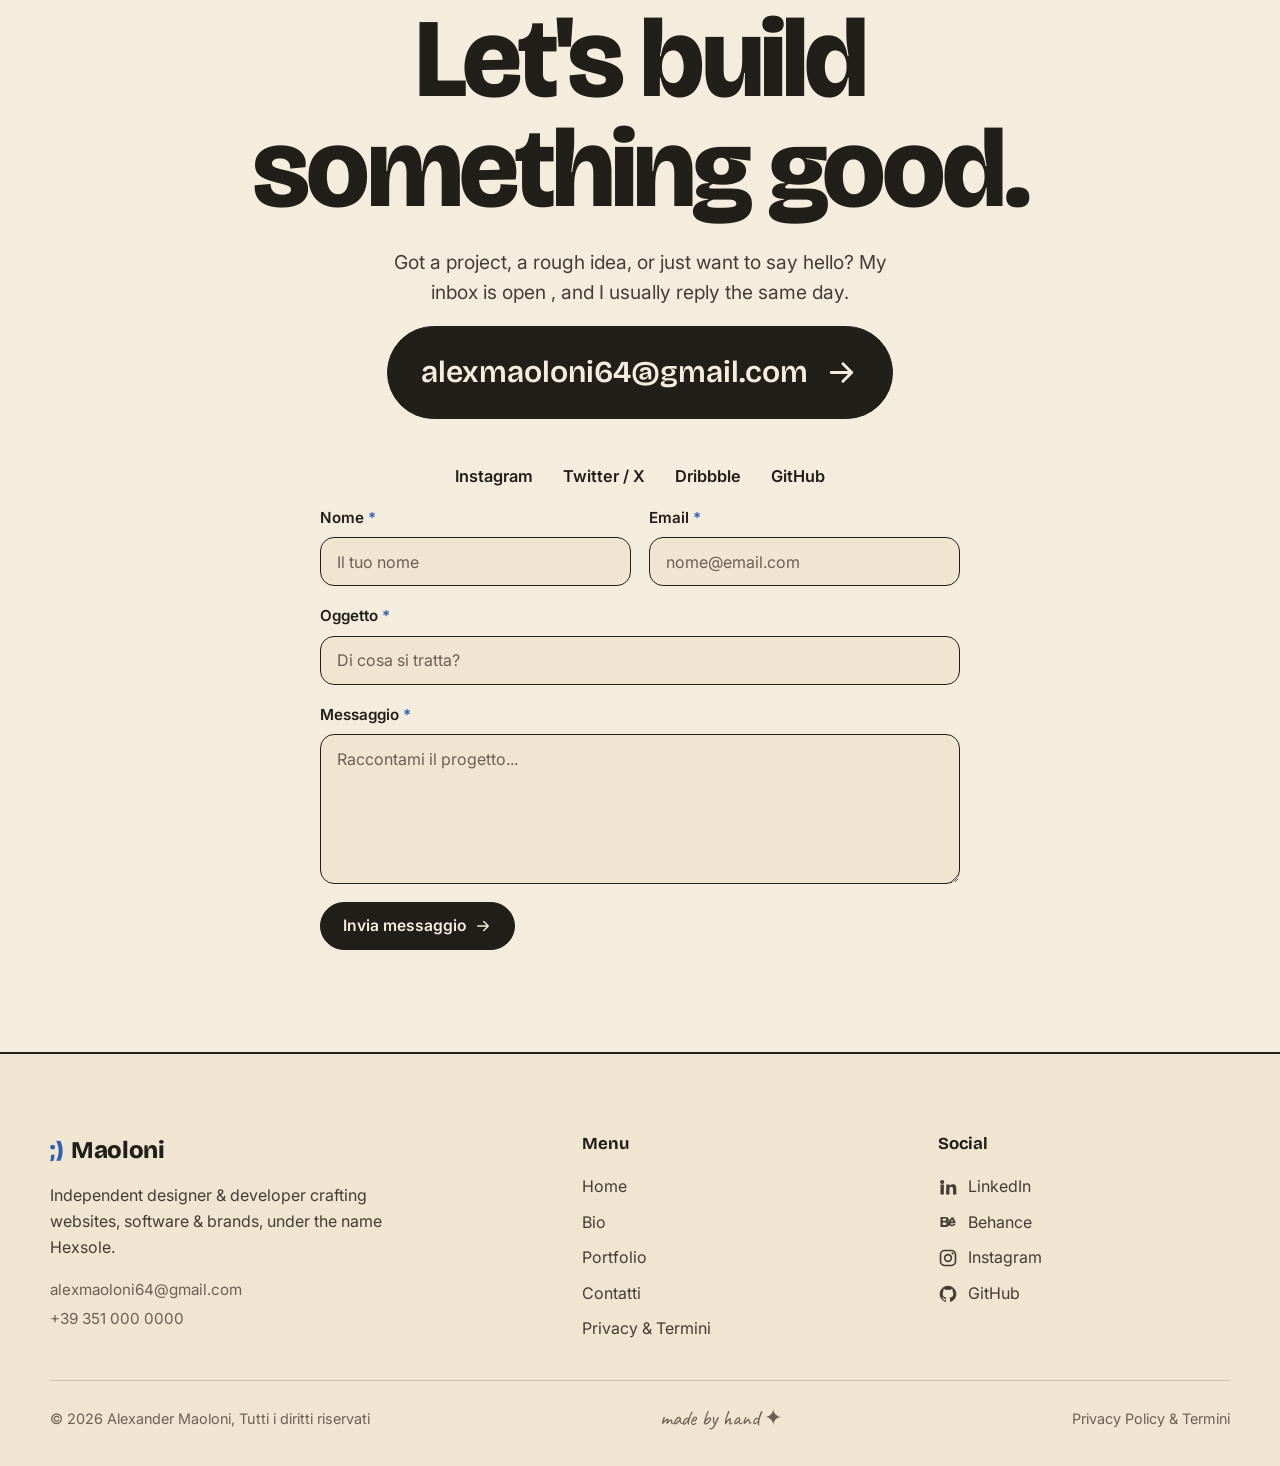
==== commit dfc9788f: "Mobile: move hero avatar beside the title, shrink cookie banner - On mobile the waving avatar was ov" ====
--- a/index.html
+++ b/index.html
@@ -70,6 +70,7 @@
     <section class="hero" id="hero">
       <div class="wrap hero__grid">
         <div class="hero__copy">
+          <img class="hero__greet-guy" src="assets/guy-wave.svg" alt="" aria-hidden="true" />
           <p class="kicker reveal" data-reveal>
             <span class="kicker__hand">hey, I'm Alexander</span>
             <svg class="kicker__wave" viewBox="0 0 40 20" aria-hidden="true"><path d="M2 12c4-8 8 8 12 0s8-8 12 0 8 8 12 0" fill="none" stroke="currentColor" stroke-width="2.4" stroke-linecap="round"/></svg>
--- a/styles.css
+++ b/styles.css
@@ -214,6 +214,8 @@
 .dot--sage{background:var(--sage)}.dot--blue{background:var(--blue)}.dot--terra{background:var(--terra)}
 
 /* hero art */
+.hero__copy{position:relative}
+.hero__greet-guy{display:none}
 .hero__art{position:relative;margin-top:-30px}
 .hero__art-guy{position:absolute;bottom:100%;left:42%;width:clamp(108px,11vw,140px);margin-bottom:6px;z-index:4;pointer-events:none;filter:drop-shadow(5px 7px 0 rgba(0,0,0,.16));animation:floaty 6s ease-in-out infinite}
 .hero__art-frame{
@@ -431,6 +433,12 @@
   .work__list{grid-template-columns:1fr}
   .facts{grid-template-columns:1fr 1fr}
   .footer__inner{flex-direction:column;text-align:center;gap:10px}
+  /* on mobile the waving avatar moves up into the empty space beside the
+     title (a greeting), instead of sitting on the art frame */
+  .hero__art{margin-top:0}
+  .hero__art-guy{display:none}
+  .hero__greet-guy{display:block;position:absolute;top:-8px;right:0;width:96px;z-index:3;pointer-events:none;filter:drop-shadow(5px 7px 0 rgba(0,0,0,.16));animation:floaty 6s ease-in-out infinite}
+  .doodle--arrow{top:-30px;right:auto;left:14px;width:46px;height:46px}
 }
 @media (max-width:460px){
   .hero__meta{gap:6px 16px}
--- a/pages.css
+++ b/pages.css
@@ -258,7 +258,11 @@
   .site-footer__grid{grid-template-columns:1fr}
   .site-footer__bottom{flex-direction:column;text-align:center}
   .work-meta{grid-template-columns:1fr 1fr}
-  .cookie__inner{flex-direction:column;align-items:flex-start}
+  .cookie{padding:10px 12px}
+  .cookie__inner{flex-direction:column;align-items:stretch;gap:12px;padding:14px 16px;border-radius:16px;box-shadow:5px 6px 0 var(--shadow)}
+  .cookie__text{flex:none;font-size:.82rem;line-height:1.4}
+  .cookie__actions{width:100%}
+  .cookie__actions .btn{width:100%;justify-content:center;padding:.6em 1.2em;font-size:.9rem}
   .hero-carousel__panel{background:linear-gradient(0deg,rgba(15,12,9,.9) 0%,rgba(15,12,9,.5) 60%,rgba(15,12,9,.2) 100%)}
   [data-theme="light"] .hero-carousel__panel{background:linear-gradient(0deg,rgba(244,237,222,.96) 0%,rgba(244,237,222,.75) 60%,rgba(244,237,222,.3) 100%)}
 }
